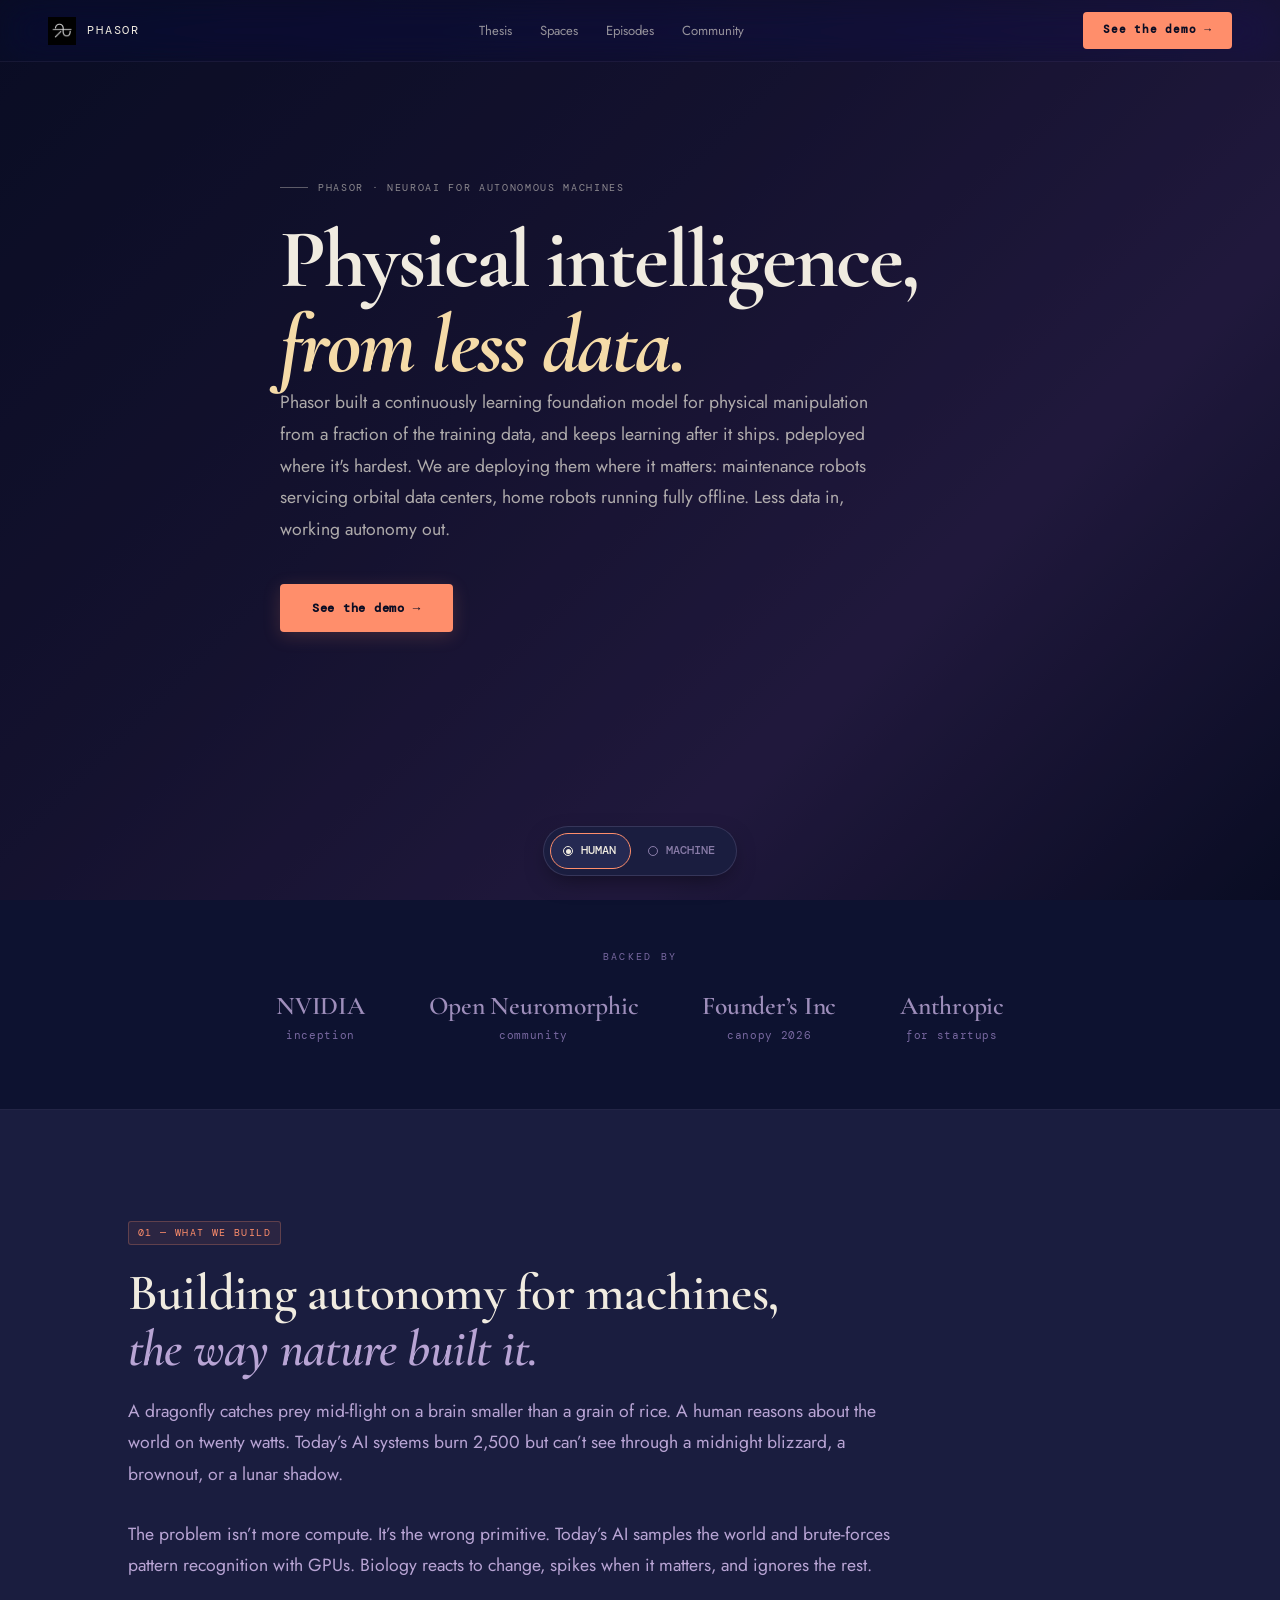
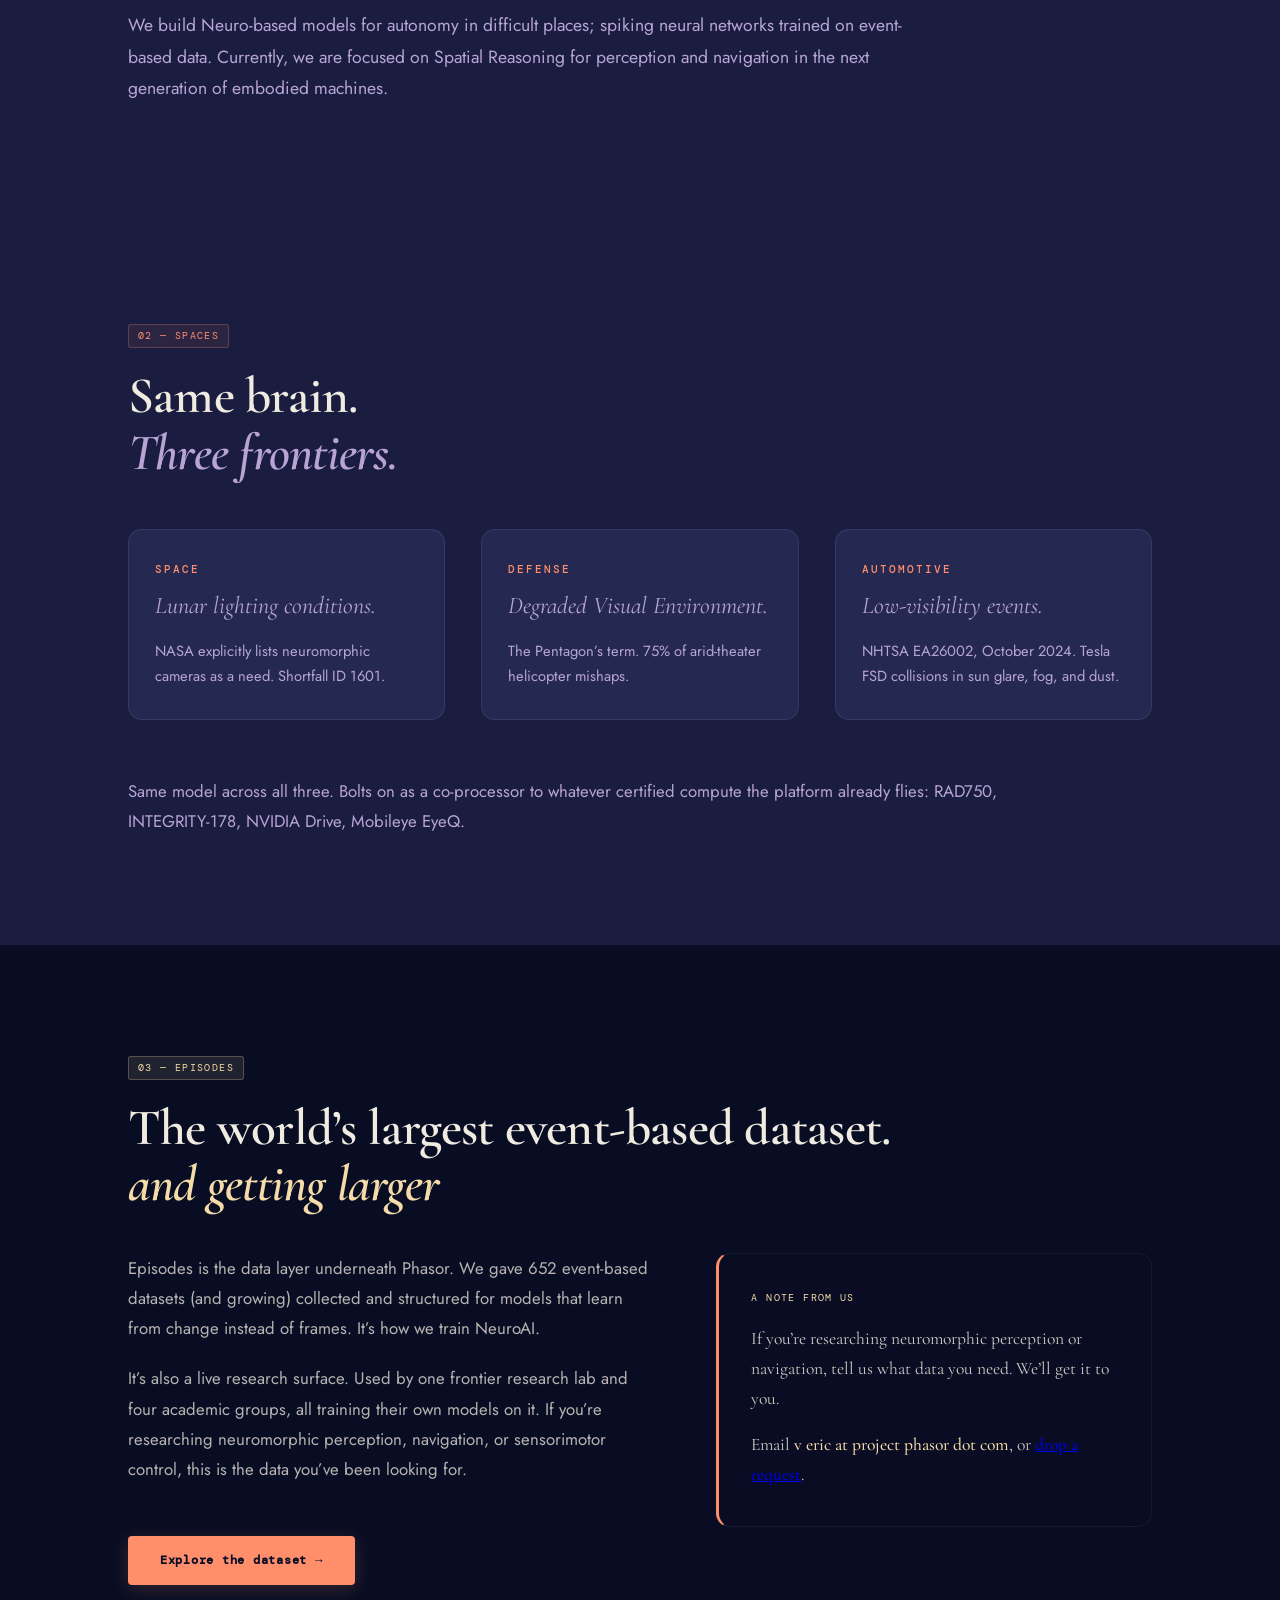
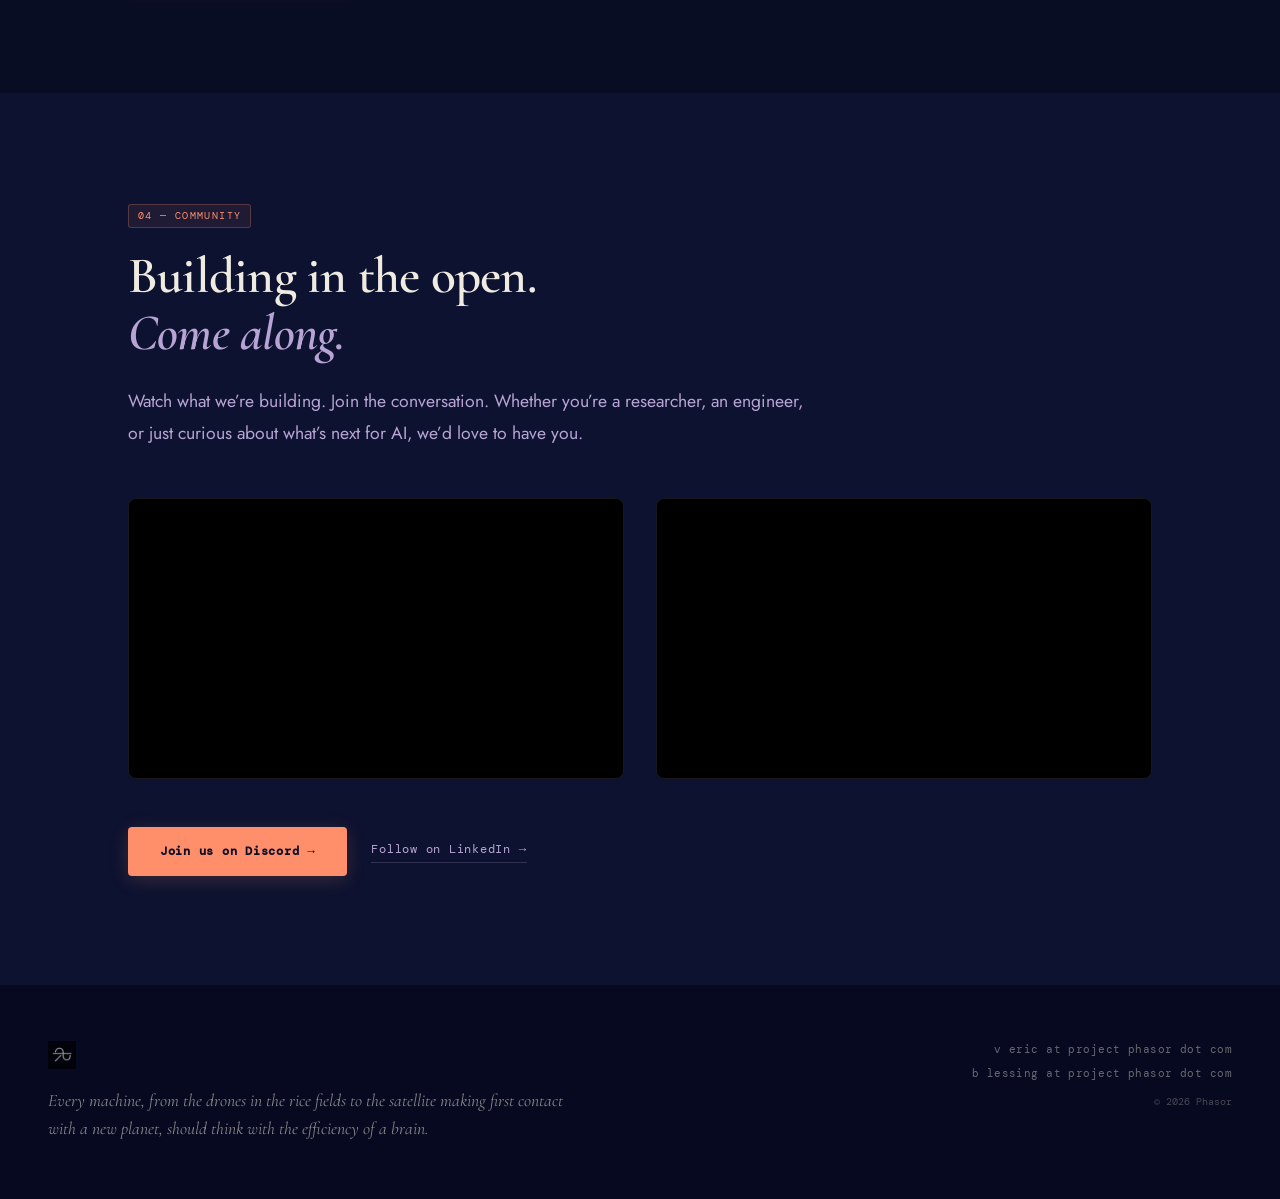
==== index.html @ 337f1a90 "Revise hero section content in index.html Updated the main heading and description to reflect new me" ====
<!DOCTYPE html>
<html lang="en">
<head>
<meta charset="UTF-8"/>
<meta name="viewport" content="width=device-width, initial-scale=1.0"/>
<title>Phasor — NeuroAI for autonomous machines</title>
<meta name="description" content="Bio-inspired perception and navigation for spacecraft, defense aircraft, and self-driving cars. Built to run on watts where conventional AI burns kilowatts."/>
<link href="https://fonts.googleapis.com/css2?family=Cormorant+Garamond:ital,wght@0,400;0,500;0,600;0,700;1,400;1,600&family=DM+Mono:wght@300;400;500&family=Jost:wght@300;400;500;600&display=swap" rel="stylesheet"/>
<link rel="icon" type="image/png" href="logo.png"/>
<link rel="stylesheet" href="style.css"/>
<link rel="stylesheet" href="cursor-trail.css"/>
<link rel="stylesheet" href="machine.css"/>
</head>
<body>


<nav id="nav">
  <a href="#hero" class="nav-logo">
    <img src="logo.png" alt="Phasor"/>
    <span class="nav-wm">Phasor</span>
  </a>
  <ul class="nav-links">
    <li><a href="#thesis">Thesis</a></li>
    <li><a href="#markets">Spaces</a></li>
    <li><a href="#episodes">Episodes</a></li>
    <li><a href="#community">Community</a></li>
  </ul>
  <a href="/demo" class="nav-cta">See the demo &rarr;</a>
  <button class="nav-burger" onclick="toggleMenu()" aria-label="Menu"><span></span><span></span><span></span></button>
</nav>
<div class="mob" id="mob">
  <a href="#thesis" onclick="closeMob()">Thesis</a>
  <a href="#markets" onclick="closeMob()">Markets</a>
  <a href="#episodes" onclick="closeMob()">Episodes</a>
  <a href="#community" onclick="closeMob()">Community</a>
  <a href="https://projectphasor.blogspot.com" target="_blank" onclick="closeMob()">Blog</a>
</div>

<!-- HERO -->
<section id="hero" class="hero">
  <video class="hero-video" autoplay muted loop playsinline>
    <source src="aurora_background.mp4" type="video/mp4"/>
  </video>
  <div class="hero-bg-dither"></div>
  <div class="hero-overlay"></div>
  <div class="container">
    <div class="hero-in">
      <div class="eyebrow hero-eyebrow"><span class="eyebrow-line"></span>Phasor &middot; NeuroAI for autonomous machines</div>
      <h1>Physical intelligence, <em>from less data.</em></h1>
      <p class="hdesc">Phasor built a continuously learning foundation model for physical manipulation from a fraction of the training data, and keeps learning after it ships. pdeployed where it's hardest. We are deploying them where it matters: maintenance robots servicing orbital data centers, home robots running fully offline. Less data in, working autonomy out.</p>
      <div class="hact">
        <a href="/demo" class="btn-p">See the demo &rarr;</a>
      </div>
    </div>
  </div>
</section>

<!-- BACKED BY -->
<section class="sec-backed">
  <div class="container">
    <div class="backed-label reveal">Backed by</div>
    <div class="backed-row reveal">
      <div class="backed-item">
        <div class="backed-mark">NVIDIA</div>
        <div class="backed-cap">Inception</div>
      </div>
      <div class="backed-item">
        <div class="backed-mark">Open Neuromorphic</div>
        <div class="backed-cap">community</div>
      </div>
      <div class="backed-item">
        <div class="backed-mark">Founder&rsquo;s Inc</div>
        <div class="backed-cap">Canopy 2026</div>
      </div>
      <div class="backed-item">
        <div class="backed-mark">Anthropic</div>
        <div class="backed-cap">for startups</div>
      </div>
    </div>
  </div>
</section>

<!-- 01 — THESIS -->
<section id="thesis" class="sec-thesis">
  <div class="container">
    <div class="stag">01 &mdash; What we build</div>
    <h2>Building autonomy for machines,<br/><em>the way nature built it.</em></h2>
    <p class="olead reveal">A dragonfly catches prey mid-flight on a brain smaller than a grain of rice. A human reasons about the world on twenty watts. Today&rsquo;s AI systems burn 2,500 but can&rsquo;t see through a midnight blizzard, a brownout, or a lunar shadow.</p>
    <p class="olead reveal">The problem isn&rsquo;t more compute. It&rsquo;s the wrong primitive. Today&rsquo;s AI samples the world and brute-forces pattern recognition with GPUs. Biology reacts to change, spikes when it matters, and ignores the rest.</p>
    <p class="olead reveal">We build Neuro-based models for autonomy in difficult places; spiking neural networks trained on event-based data. Currently, we are focused on Spatial Reasoning for perception and navigation in the next generation of embodied machines.</p>
  </div>
</section>

<!-- 02 — SPACES -->
<section id="markets" class="sec-markets">
  <div class="container">
    <div class="stag">02 &mdash; SPACES</div>
    <h2>Same brain.<br/><em>Three frontiers.</em></h2>

    <div class="markets-grid">
      <div class="market-block reveal">
        <div class="market-eyebrow">SPACE</div>
        <div class="market-phrase"><em>Lunar lighting conditions.</em></div>
        <p class="market-receipt">NASA explicitly lists neuromorphic cameras as a need. Shortfall ID 1601.</p>
      </div>
      <div class="market-block reveal">
        <div class="market-eyebrow">DEFENSE</div>
        <div class="market-phrase"><em>Degraded Visual Environment.</em></div>
        <p class="market-receipt">The Pentagon&rsquo;s term. 75% of arid-theater helicopter mishaps.</p>
      </div>
      <div class="market-block reveal">
        <div class="market-eyebrow">AUTOMOTIVE</div>
        <div class="market-phrase"><em>Low-visibility events.</em></div>
        <p class="market-receipt">NHTSA EA26002, October 2024. Tesla FSD collisions in sun glare, fog, and dust.</p>
      </div>
    </div>

    <p class="markets-close reveal">Same model across all three. Bolts on as a co-processor to whatever certified compute the platform already flies: RAD750, INTEGRITY-178, NVIDIA Drive, Mobileye EyeQ.</p>
  </div>
</section>

<!-- 03 — EPISODES -->
<section id="episodes" class="sec-episodes">
  <video class="sec-video" autoplay muted loop playsinline>
    <source src="aurora_episodes.mp4" type="video/mp4"/>
  </video>
  <div class="sec-video-overlay"></div>
  <div class="container">
    <div class="stag">03 &mdash; Episodes</div>
    <h2>The world&rsquo;s largest event-based dataset.<br/><em>and getting larger</em></h2>

    <div class="ep-grid">
      <div class="ep-main reveal">
        <p class="ep-body">Episodes is the data layer underneath Phasor. We gave 652 event-based datasets (and growing) collected and structured for models that learn from change instead of frames. It&rsquo;s how we train NeuroAI.</p>
        <p class="ep-body">It&rsquo;s also a live research surface. Used by one frontier research lab and four academic groups, all training their own models on it. If you&rsquo;re researching neuromorphic perception, navigation, or sensorimotor control, this is the data you&rsquo;ve been looking for.</p>
        <a href="/demo" class="btn-p" style="margin-top:32px">Explore the dataset &rarr;</a>
      </div>

      <div class="ep-side">
        <div class="audience-callout reveal">
          <div class="callout-label">A note from us</div>
          <p>If you&rsquo;re researching neuromorphic perception or navigation, tell us what data you need. We&rsquo;ll get it to you.</p>
          <p class="callout-action">Email <strong>v eric at project phasor dot com</strong>, or <strong><a href="https://forms.gle/1LyWTbGqs5ukFEgt9" target="_blank">drop a request</a></strong>.</p>
        </div>
      </div>
    </div>
  </div>
</section>

<!-- 04 — COMMUNITY -->
<section id="community" class="sec-community">
  <div class="container">
    <div class="stag">04 &mdash; Community</div>
    <h2>Building in the open.<br/><em>Come along.</em></h2>
    <p class="community-desc reveal">Watch what we&rsquo;re building. Join the conversation. Whether you&rsquo;re a researcher, an engineer, or just curious about what&rsquo;s next for AI, we&rsquo;d love to have you.</p>

    <div class="videos-grid">
      <div class="video-wrap reveal">
        <iframe
          src="https://www.youtube.com/embed/cXKOdgu0huE"
          title="Phasor Video 1"
          frameborder="0"
          allow="accelerometer; autoplay; clipboard-write; encrypted-media; gyroscope; picture-in-picture; web-share"
          allowfullscreen>
        </iframe>
      </div>
      <div class="video-wrap reveal">
        <iframe
          src="https://www.youtube.com/embed/vZ0mlHpSeD0"
          title="Phasor Video 2"
          frameborder="0"
          allow="accelerometer; autoplay; clipboard-write; encrypted-media; gyroscope; picture-in-picture; web-share"
          allowfullscreen>
        </iframe>
      </div>
    </div>

    <div class="community-links reveal">
      <a href="https://discord.gg/kn6AX8V5dM" class="btn-p" target="_blank">Join us on Discord &rarr;</a>
      <a href="https://www.linkedin.com/company/project-phasor" class="btn-g" target="_blank">Follow on LinkedIn &rarr;</a>
    </div>
  </div>
</section>

<footer>
  <div class="fin">
    <div>
      <img src="logo.png" class="flogo" alt="Phasor"/>
      <p class="fvision"><em>Every machine, from the drones in the rice fields to the satellite making first contact with a new planet, should think with the efficiency of a brain.</em></p>
    </div>
    <div class="fr2">
      <div class="fcontact">
        <span>v eric at project phasor dot com</span>
        <span>b lessing at project phasor dot com</span>
      </div>
      <div class="fcopy">&copy; 2026 Phasor</div>
    </div>
  </div>
</footer>

<script src="main.js"></script>

<!-- ===== HUMAN / MACHINE TOGGLE ===== -->
<div class="mode-toggle" role="group" aria-label="Display mode">
  <button type="button" data-mode="human" aria-pressed="true">
    <span class="dot" aria-hidden="true"></span>HUMAN
  </button>
  <button type="button" data-mode="machine" aria-pressed="false">
    <span class="dot" aria-hidden="true"></span>MACHINE
  </button>
</div>
<div class="machine-overlay" aria-hidden="false">
  <button type="button" class="machine-copy" aria-label="Copy machine-readable content">
    <svg viewBox="0 0 24 24" fill="none" stroke="currentColor" stroke-width="2" stroke-linecap="round" stroke-linejoin="round" aria-hidden="true"><rect width="14" height="14" x="8" y="8" rx="2" ry="2"/><path d="M4 16c-1.1 0-2-.9-2-2V4c0-1.1.9-2 2-2h10c1.1 0 2 .9 2 2"/></svg>
    <span class="label">Copy</span>
  </button>
  <article class="machine-doc">
    <h1>Phasor</h1>
    <p>NeuroAI for autonomous machines. Bio-inspired perception and navigation for spacecraft, defense aircraft, and self-driving cars. Built to run on watts where conventional AI burns kilowatts.</p>

    <h2>Site</h2>
    <ul>
      <li><a href="https://projectphasor.com/">Home</a> &mdash; https://projectphasor.com/</li>
      <li><a href="https://projectphasor.com/demo">Demo</a> &mdash; https://projectphasor.com/demo</li>
      <li><a href="https://www.youtube.com/@ProjectPhasor">YouTube</a> &mdash; https://www.youtube.com/@ProjectPhasor</li>
    </ul>

    <h2>Backed by</h2>
    <ul>
      <li>IBM &mdash; advisors</li>
      <li>Johns Hopkins &mdash; advisors</li>
      <li>Neuromorphicsm &mdash; advisors</li>
      <li>OpenNeuromorphic &mdash; community</li>
      <li>Founder&rsquo;s Inc &mdash; Canopy 2026</li>
      <li>Anthropic &mdash; for startups</li>
    </ul>

    <h2>Thesis</h2>
    <p>A dragonfly catches prey mid-flight on a brain smaller than a grain of rice. A human reasons about the world on twenty watts. Today&rsquo;s AI systems burn 2,500 &mdash; and still can&rsquo;t see through a midnight blizzard, a brownout, or a lunar shadow.</p>
    <p>The problem isn&rsquo;t more compute. It&rsquo;s the wrong primitive. Today&rsquo;s AI samples the world on a clock and brute-forces pattern recognition with GPUs. Biology reacts to change, spikes when it matters, and ignores the rest.</p>
    <p>We build NeuroAI &mdash; spiking neural networks trained on event-based data. Watts instead of kilowatts. Microseconds instead of milliseconds. The brain version of perception and navigation, for the next generation of embodied machines.</p>

    <h2>What we build</h2>
    <p>Phasor is the model layer for embodied intelligence &mdash; perception and navigation, trained on event-based data, running on whichever neuromorphic chip wins. Spiking neural networks doing the work GPU-trained CNNs cannot: real-time perception in degraded conditions, on a watts-scale power budget, with reflex-class latency.</p>

    <h2>Markets</h2>
    <h3>Space &mdash; Lunar lighting conditions</h3>
    <p>NASA explicitly lists neuromorphic cameras as a need. Shortfall ID 1601.</p>
    <h3>Defense &mdash; Degraded Visual Environment</h3>
    <p>The Pentagon&rsquo;s term. 75% of arid-theater helicopter mishaps.</p>
    <h3>Automotive &mdash; Low-visibility events</h3>
    <p>NHTSA EA26002, October 2024. Tesla FSD collisions in sun glare, fog, and dust.</p>
    <p>Same model across all three. Bolts on as a co-processor to whatever certified compute the platform already flies &mdash; RAD750, INTEGRITY-178, NVIDIA Drive, Mobileye EyeQ. Months to integrate, not years to re-certify.</p>

    <h2>Episodes</h2>
    <p>Episodes is the data layer underneath Phasor &mdash; 652 event-based datasets, collected and structured for models that learn from change instead of frames. It&rsquo;s how we train NeuroAI.</p>
    <p>It&rsquo;s also a live research surface. Used by one frontier research lab and four academic groups, all training their own models on it. If you&rsquo;re researching neuromorphic perception, navigation, or sensorimotor control, this is the data you&rsquo;ve been looking for.</p>
    <ul>
      <li><a href="https://projectphasor.com/demo">Explore the dataset</a></li>
      <li><a href="https://forms.gle/1LyWTbGqs5ukFEgt9">Request data (Google Form)</a></li>
    </ul>

    <h2>Community</h2>
    <ul>
      <li>Discord: <a href="https://discord.gg/kn6AX8V5dM">discord.gg/kn6AX8V5dM</a></li>
      <li>LinkedIn: <a href="https://www.linkedin.com/company/project-phasor">linkedin.com/company/project-phasor</a></li>
    </ul>

    <h2>Contact</h2>
    <ul>
      <li>v eric at project phasor dot com</li>
      <li>b lessing at project phasor dot com</li>
    </ul>

    <h2>Vision</h2>
    <p>Every machine &mdash; the car driving you home through a midnight blizzard, the satellite making first contact with a new planet &mdash; should think with the efficiency of a brain.</p>

    <h2>Meta</h2>
    <p>Copyright &copy; 2026 Phasor. Press <code>/</code> to toggle MACHINE mode. Press <code>Esc</code> to return to HUMAN.</p>
  </article>
</div>

<script type="module" src="hero-shader.js"></script>
<script src="cursor-trail.js"></script>
<script src="machine.js"></script>
</body>
</html>
---- style.css ----
:root{
  /* ===== PRE-DAWN INDIGO PALETTE ===== */
  --bg:#0d1230;            /* deep indigo base */
  --bg2:#1a1d3f;           /* mid indigo panel */
  --bg3:#252952;           /* lighter indigo card */
  --bgd:#0a0d24;           /* hero / deepest */
  --bgdd:#070920;          /* footer / deepest dark */

  --b:rgba(184,164,212,.13);
  --bm:rgba(184,164,212,.22);

  --red:#ff8e6b;           /* coral peach — primary accent */
  --org:#f5dba8;           /* pale gold — secondary highlight */

  --wb:#b8a4d4;            /* lavender — mid text */
  --wm:#9484b5;
  --wl:#7868a0;
  --wp:rgba(184,164,212,.07);

  --tx:#f0ebe0;            /* warm cream — primary text on dark bg */
  --txm:#b8a4d4;           /* lavender — secondary text */
  --txd:#7868a0;           /* faded text */
  --txl:#5e547d;

  --fs:'Cormorant Garamond',Georgia,serif;
  --fm:'DM Mono',monospace;
  --fn:'Jost',system-ui,sans-serif;

  --hero-overlay:rgba(10,13,36,0.35);
  --hero-text:#f0ebe0;
}
*,*::before,*::after{box-sizing:border-box;margin:0;padding:0}
html{scroll-behavior:smooth;scroll-padding-top:62px}
body{background:var(--bg);color:var(--tx);font-family:var(--fn);line-height:1.65;overflow-x:hidden}
.container{max-width:1120px;margin:0 auto;padding:0 48px;position:relative;z-index:1}
section{padding:108px 0;position:relative;z-index:1}

/* NAV — default liquid crystal (over hero) */
nav{position:fixed;top:0;left:0;right:0;z-index:200;height:62px;display:flex;align-items:center;justify-content:space-between;padding:0 48px;background:rgba(10,13,36,.25);backdrop-filter:blur(20px) saturate(1.6);-webkit-backdrop-filter:blur(20px) saturate(1.6);border-bottom:1px solid rgba(184,164,212,.08);transition:background .4s,box-shadow .3s,border-color .4s,backdrop-filter .4s}
.nav-logo{display:flex;align-items:center;gap:11px;text-decoration:none}
.nav-logo img{height:28px;filter:invert(1) brightness(.95);transition:filter .4s}
.nav-wm{font-family:var(--fm);font-size:.72rem;letter-spacing:.16em;text-transform:uppercase;color:var(--hero-text);transition:color .4s}
.nav-links{display:flex;gap:28px;list-style:none}
.nav-links a{font-size:.82rem;color:rgba(240,235,224,.6);text-decoration:none;transition:color .2s}
.nav-links a:hover{color:var(--hero-text)}
.nav-cta{font-family:var(--fm);font-size:.71rem;letter-spacing:.07em;background:var(--red);color:#0a0d24;padding:9px 20px;border-radius:4px;text-decoration:none;font-weight:600;transition:background .2s}
.nav-cta:hover{background:var(--org)}
.nav-burger{display:none;background:none;border:none;cursor:pointer;flex-direction:column;gap:5px;padding:4px}
.nav-burger span{display:block;width:22px;height:1.5px;background:rgba(240,235,224,.65);border-radius:2px;transition:background .4s}
.mob{display:none;position:fixed;top:62px;left:0;right:0;z-index:199;background:rgba(10,13,36,.5);backdrop-filter:blur(20px) saturate(1.6);-webkit-backdrop-filter:blur(20px) saturate(1.6);border-bottom:1px solid rgba(184,164,212,.08);flex-direction:column;padding:12px 24px 20px;transition:background .4s}
.mob.open{display:flex}
.mob a{font-size:1rem;color:rgba(240,235,224,.7);text-decoration:none;padding:13px 0;border-bottom:1px solid rgba(184,164,212,.08);transition:color .4s,border-color .4s}

/* NAV — light state (after scrolling past hero).
   In our dark theme, this is a slightly denser version of the dark crystal —
   adds opacity and a glow so the nav stays legible against deep indigo. */
nav.nav-light{background:rgba(10,13,36,.7);backdrop-filter:blur(22px) saturate(1.5);-webkit-backdrop-filter:blur(22px) saturate(1.5);border-bottom-color:rgba(184,164,212,.12);box-shadow:0 2px 24px rgba(255,142,107,.06)}
nav.nav-light .nav-logo img{filter:invert(1) brightness(1)}
nav.nav-light .nav-wm{color:var(--hero-text)}
nav.nav-light .nav-links a{color:rgba(240,235,224,.7)}
nav.nav-light .nav-links a:hover{color:var(--hero-text)}
nav.nav-light .nav-burger span{background:rgba(240,235,224,.8)}
nav.nav-light ~ .mob{background:rgba(10,13,36,.75);backdrop-filter:blur(22px) saturate(1.5);-webkit-backdrop-filter:blur(22px) saturate(1.5);border-bottom-color:rgba(184,164,212,.12)}
nav.nav-light ~ .mob a{color:rgba(240,235,224,.7);border-bottom-color:rgba(184,164,212,.08)}

/* UTILS */
.stag{font-family:var(--fm);font-size:.62rem;letter-spacing:.14em;text-transform:uppercase;color:var(--red);background:rgba(255,142,107,.08);border:1px solid rgba(255,142,107,.25);padding:3px 9px;border-radius:3px;display:inline-block;margin-bottom:20px}
.stag-dark{color:var(--org);background:rgba(245,219,168,.1);border-color:rgba(245,219,168,.25)}
h2{font-family:var(--fs);font-weight:600;font-size:clamp(2.2rem,4vw,3.5rem);line-height:1.1;letter-spacing:-.015em;color:var(--tx);margin-bottom:18px}
h2 em{font-style:italic;color:var(--wb)}
h3{font-family:var(--fn);font-size:1rem;font-weight:600;color:var(--tx);margin-bottom:8px}
.eyebrow{display:inline-flex;align-items:center;gap:10px;font-family:var(--fm);font-size:.65rem;letter-spacing:.16em;text-transform:uppercase;color:var(--red);margin-bottom:22px}
.eyebrow-line{width:28px;height:1px;background:var(--red);flex-shrink:0}
.btn-p{display:inline-block;font-family:var(--fm);font-size:.78rem;letter-spacing:.06em;background:var(--red);color:#0a0d24;padding:14px 32px;border-radius:4px;text-decoration:none;font-weight:600;transition:background .2s,transform .15s,box-shadow .2s;box-shadow:0 4px 18px rgba(255,142,107,.18)}
.btn-p:hover{background:var(--org);transform:translateY(-1px);box-shadow:0 6px 24px rgba(245,219,168,.24)}
.btn-g{display:inline-block;font-family:var(--fm);font-size:.78rem;letter-spacing:.06em;color:var(--wb);text-decoration:none;border-bottom:1px solid var(--bm);padding-bottom:2px;transition:color .2s,border-color .2s}
.btn-g:hover{color:var(--red);border-bottom-color:var(--red)}
.reveal{opacity:0;transform:translateY(18px);transition:opacity .55s ease,transform .55s ease;transition-delay:var(--reveal-delay,0ms)}
.reveal.visible{opacity:1;transform:translateY(0)}

/* HERO */
.hero{min-height:100vh;display:flex;align-items:center;padding-top:0;overflow:hidden;position:relative;background:linear-gradient(135deg,#0a0d24 0%,#1a1535 40%,#2d1f4a 70%,#0a0d24 100%)}
.hero-video{position:absolute;inset:0;width:100%;height:100%;object-fit:cover;z-index:0;opacity:.35}
.hero-bg-dither{position:absolute;inset:0;width:100%;height:100%;z-index:0}
.hero-bg-dither canvas{display:block;width:100%;height:100%}
.hero-overlay{position:absolute;inset:0;background:var(--hero-overlay);z-index:1}
.hero-in{position:relative;z-index:2;max-width:720px;padding-top:62px}
.hero h1{font-family:var(--fs);font-weight:700;font-size:clamp(3.2rem,6.5vw,5.5rem);line-height:1.02;letter-spacing:-.025em;color:var(--hero-text)}
.hero h1 em{color:var(--org)}
.hero-eyebrow{color:rgba(240,235,224,.55)}
.hero-eyebrow .eyebrow-line{background:rgba(240,235,224,.35)}
.hdesc{font-size:1.1rem;color:rgba(240,235,224,.7);line-height:1.8;max-width:620px;margin-bottom:38px}
.hact{display:flex;gap:20px;align-items:center;flex-wrap:wrap;margin-bottom:52px}
.hero-btn-g{color:rgba(240,235,224,.6);border-bottom-color:rgba(240,235,224,.3)}
.hero-btn-g:hover{color:var(--hero-text);border-bottom-color:var(--hero-text)}
@keyframes fadeUp{from{opacity:0;transform:translateY(22px)}to{opacity:1;transform:translateY(0)}}
.hero-in>*{animation:fadeUp .7s ease both}
.hero-in>*:nth-child(1){animation-delay:.05s}
.hero-in>*:nth-child(2){animation-delay:.15s}
.hero-in>*:nth-child(3){animation-delay:.25s}
.hero-in>*:nth-child(4){animation-delay:.38s}

/* BACKED BY — trust strip directly below hero */
.sec-backed{padding:48px 0 64px;background:var(--bg);border-bottom:1px solid var(--b)}
.backed-label{font-family:var(--fm);font-size:.65rem;letter-spacing:.22em;text-transform:uppercase;color:var(--txd);text-align:center;margin-bottom:28px}
.backed-row{display:flex;align-items:center;justify-content:center;gap:64px;flex-wrap:wrap}
.backed-item{display:flex;flex-direction:column;align-items:center;gap:8px}
.backed-mark{font-family:var(--fs);font-weight:600;font-size:1.6rem;letter-spacing:-.01em;color:var(--txm);line-height:1;opacity:.85;transition:opacity .2s,color .2s}
.backed-item:hover .backed-mark{opacity:1;color:var(--tx)}
.backed-cap{font-family:var(--fm);font-size:.68rem;letter-spacing:.06em;color:var(--txd);text-transform:lowercase}

/* 01 — THESIS */
.sec-thesis{background:var(--bg2)}
.sec-thesis .olead+.olead{margin-top:0}
.olead{font-size:1.1rem;color:var(--txm);line-height:1.8;max-width:780px;margin-bottom:28px}
.olead:last-child{margin-bottom:0}

/* 02 — WHAT WE BUILD */
.sec-build{background:var(--bg);padding:96px 0}
.sec-build .olead{max-width:780px}

/* 03 — MARKETS */
.sec-markets{background:var(--bg2)}
.markets-grid{display:grid;grid-template-columns:repeat(3,1fr);gap:36px;margin-top:48px;margin-bottom:56px}
.market-block{background:var(--bg3);border:1px solid var(--b);border-radius:14px;padding:30px 26px;transition:border-color .2s,transform .2s,box-shadow .2s}
.market-block:hover{border-color:var(--bm);transform:translateY(-3px);box-shadow:0 12px 32px -12px rgba(255,142,107,.15)}
.market-eyebrow{font-family:var(--fm);font-size:.7rem;letter-spacing:.18em;color:var(--red);margin-bottom:14px;font-weight:500}
.market-phrase{font-family:var(--fs);font-size:1.5rem;line-height:1.2;color:var(--tx);margin-bottom:18px}
.market-phrase em{font-style:italic;color:var(--wb)}
.market-receipt{font-size:.92rem;color:var(--txm);line-height:1.7}
.markets-close{font-size:1.05rem;color:var(--txm);line-height:1.8;max-width:880px;margin-top:0}

/* EPISODES */
.sec-episodes{background:var(--bgd);overflow:hidden}
.sec-video{position:absolute;inset:0;width:100%;height:100%;object-fit:cover;z-index:0;opacity:.55}
.sec-video-overlay{position:absolute;inset:0;background:rgba(10,13,36,0.55);z-index:1}
.sec-episodes .stag{color:var(--org);background:rgba(245,219,168,.1);border-color:rgba(245,219,168,.25)}
.sec-episodes h2{color:var(--hero-text)}
.sec-episodes h2 em{color:var(--org)}
.ep-grid{display:grid;grid-template-columns:1.1fr .9fr;gap:56px;margin-top:40px;align-items:start}
.ep-main{min-width:0}
.ep-body{font-size:1.05rem;color:rgba(240,235,224,.75);line-height:1.8;margin-bottom:20px}
.ep-side{display:flex;flex-direction:column;gap:24px}
.pull-quote{border-left:3px solid var(--red);padding:24px 0 24px 28px;background:rgba(10,13,36,.45);backdrop-filter:blur(8px);-webkit-backdrop-filter:blur(8px);border-radius:0 12px 12px 0}
.pull-quote p{font-family:var(--fs);font-size:clamp(1.1rem,2vw,1.35rem);font-style:italic;color:rgba(240,235,224,.85);line-height:1.6}

/* CALLOUT */
.audience-callout{background:rgba(10,13,36,.55);backdrop-filter:blur(8px);-webkit-backdrop-filter:blur(8px);border-radius:14px;padding:36px 32px;border-left:3px solid var(--red);border:1px solid rgba(184,164,212,.08);border-left:3px solid var(--red)}
.callout-label{font-family:var(--fm);font-size:.62rem;letter-spacing:.14em;text-transform:uppercase;color:var(--org);margin-bottom:18px}
.audience-callout p{font-family:var(--fs);font-size:1.1rem;color:rgba(240,235,224,.85);line-height:1.7;margin-bottom:16px}
.audience-callout p:last-child{margin-bottom:0}
.callout-action{font-family:var(--fn);font-size:.9rem;color:rgba(240,235,224,.6);line-height:1.7}
.callout-action strong{color:var(--org);font-weight:500}

/* 05 — COMMUNITY (with videos) */
.sec-community{background:var(--bg);padding:108px 0}
.sec-community h2{margin-bottom:24px}
.community-desc{font-size:1.1rem;color:var(--txm);line-height:1.85;margin-bottom:48px;max-width:680px}
.videos-grid{display:grid;grid-template-columns:1fr 1fr;gap:32px;margin-bottom:48px}
.video-wrap{position:relative;width:100%;padding-bottom:56.25%;border-radius:8px;overflow:hidden;background:#000;border:1px solid var(--b)}
.video-wrap iframe{position:absolute;inset:0;width:100%;height:100%;border:none}
.community-links{display:flex;gap:24px;align-items:center;justify-content:flex-start;flex-wrap:wrap}

/* FOOTER */
footer{padding:56px 48px;background:var(--bgdd);border-top:1px solid rgba(184,164,212,.06)}
.fin{display:flex;justify-content:space-between;align-items:flex-start;gap:48px}
.flogo{height:28px;filter:invert(1) brightness(.95);opacity:.7;margin-bottom:18px;display:block}
.fdisc{font-size:.7rem;color:rgba(240,235,224,.32);line-height:1.65;max-width:480px}
.fvision{font-family:var(--fs);font-size:1.1rem;color:rgba(240,235,224,.55);line-height:1.6;max-width:540px}
.fvision em{font-style:italic}
.fcontact{display:flex;flex-direction:column;gap:6px;margin-bottom:12px}
.fcontact span{font-family:var(--fm);font-size:.68rem;letter-spacing:.04em;color:rgba(240,235,224,.42)}
.fcopy{font-family:var(--fm);font-size:.62rem;color:rgba(240,235,224,.28)}
.fr2{text-align:right}

/* Hide hero shader background when MACHINE mode is active */
body[data-mode="machine"] .hero-bg-dither{display:none}
/* Push the mode-toggle pill above mobile menu drawer on small screens */
@media(max-width:980px){
  .ep-grid{grid-template-columns:1fr}
  .markets-grid{grid-template-columns:1fr;gap:20px}
  .videos-grid{grid-template-columns:1fr}
  .backed-row{gap:40px}
  section{padding:80px 0 72px}
  nav{padding:0 24px}
  .container{padding:0 24px}
  .nav-links,.nav-cta{display:none}
  .nav-burger{display:flex}
  footer{padding:36px 24px}
  .fin{flex-direction:column;gap:28px}
  .fr2{text-align:left}
}
@media(max-width:640px){
  h1{font-size:2.6rem}
  h2{font-size:2rem}
  .backed-row{display:grid;grid-template-columns:1fr 1fr;gap:32px}
  .community-links{flex-direction:column;align-items:stretch}
  .community-links a{text-align:center}
}
---- cursor-trail.css ----
/* Cursor trail — pixel-square trail that follows the mouse and fades out.
   Click-through layer above content; disabled on touch/reduced-motion. */
.cursor-trail-layer {
  position: fixed;
  inset: 0;
  pointer-events: none;
  z-index: 350;
  overflow: hidden;
}
.cursor-trail-px {
  position: absolute;
  width: 14px;
  height: 14px;
  background: #ff8e6b;
  border-radius: 1px;
  transform: translate(-50%, -50%);
  animation: cursorTrailFade 700ms ease-out forwards;
  will-change: opacity, transform;
  box-shadow: 0 0 8px rgba(255, 142, 107, 0.35);
}
@keyframes cursorTrailFade {
  0%   { opacity: 0.85; transform: translate(-50%, -50%) scale(1); }
  100% { opacity: 0;    transform: translate(-50%, -50%) scale(0.7); }
}

/* Disable on touch-only devices (no fine pointer = no cursor to trail). */
@media (hover: none), (pointer: coarse) {
  .cursor-trail-layer { display: none; }
}
@media (prefers-reduced-motion: reduce) {
  .cursor-trail-layer { display: none; }
}

/* Hide in MACHINE mode */
body[data-mode="machine"] .cursor-trail-layer { display: none; }
---- machine.css ----
/* HUMAN/MACHINE toggle pill — fixed to bottom of viewport.
   When MACHINE is active, .machine-overlay covers the page with a plain-text
   monospace document for AI scrapers / agents. */

.mode-toggle {
  position: fixed;
  bottom: 24px;
  left: 50%;
  transform: translateX(-50%);
  z-index: 500;
  display: inline-flex;
  align-items: center;
  gap: 4px;
  padding: 6px;
  background: #1a1d3f;
  border: 1px solid rgba(184,164,212,.18);
  border-radius: 999px;
  font-family: 'DM Mono', ui-monospace, SFMono-Regular, Menlo, monospace;
  font-size: 12px;
  font-weight: 500;
  letter-spacing: 0.05em;
  box-shadow: 0 8px 24px -8px rgba(0, 0, 0, 0.55);
}
.mode-toggle button {
  background: transparent;
  color: rgba(184,164,212,.7);
  border: 1px solid transparent;
  border-radius: 999px;
  padding: 7px 14px 7px 12px;
  display: inline-flex;
  align-items: center;
  gap: 8px;
  cursor: pointer;
  transition: color 180ms ease, background-color 180ms ease, border-color 180ms ease;
  font: inherit;
  text-transform: uppercase;
}
.mode-toggle button:hover { color: #f0ebe0; }
.mode-toggle button[aria-pressed="true"] {
  color: #f0ebe0;
  background: #252952;
  border-color: #ff8e6b;
}
.mode-toggle .dot {
  width: 10px;
  height: 10px;
  border-radius: 50%;
  border: 1.5px solid currentColor;
  flex-shrink: 0;
  position: relative;
}
.mode-toggle button[aria-pressed="true"] .dot::after {
  content: "";
  position: absolute;
  inset: 1.5px;
  border-radius: 50%;
  background: currentColor;
}

/* Machine overlay — covers the entire page in a black, monospace document.
   Hidden until <body data-mode="machine"> is set by the toggle script. */
.machine-overlay {
  position: fixed;
  inset: 0;
  z-index: 400;
  background: #070920;
  color: #d8d8da;
  overflow-y: auto;
  display: none;
  font-family: 'DM Mono', ui-monospace, SFMono-Regular, Menlo, monospace;
  font-size: 13px;
  line-height: 1.6;
  padding: 64px 32px 120px;
}
body[data-mode="machine"] .machine-overlay { display: block; }
body[data-mode="machine"] { overflow: hidden; }

.machine-doc {
  max-width: 880px;
  margin: 0 auto;
  word-break: break-word;
}

/* Copy-to-clipboard button — fixed inside the overlay so it's reachable
   while scrolling. */
.machine-copy {
  position: fixed;
  top: 24px;
  right: 24px;
  z-index: 401;
  display: inline-flex;
  align-items: center;
  gap: 8px;
  padding: 8px 12px;
  background: #1a1d3f;
  border: 1px solid rgba(184,164,212,.18);
  border-radius: 8px;
  color: rgba(184,164,212,.85);
  font-family: inherit;
  font-size: 12px;
  font-weight: 500;
  letter-spacing: 0.04em;
  cursor: pointer;
  transition: color 180ms ease, background-color 180ms ease, border-color 180ms ease;
}
.machine-copy:hover {
  color: #f0ebe0;
  background: #252952;
  border-color: rgba(184,164,212,.35);
}
.machine-copy svg { width: 14px; height: 14px; display: block; }
.machine-copy[data-state="copied"] {
  color: #f5dba8;
  border-color: #ff8e6b;
}

/* Subtle styling inside the doc — keep it Markdown-like but visually distinct. */
.machine-doc h1,
.machine-doc h2,
.machine-doc h3 {
  color: #f0ebe0;
  font-family: inherit;
  font-weight: 700;
  letter-spacing: 0;
  margin: 28px 0 6px;
}
.machine-doc h1 { font-size: 17px; }
.machine-doc h2 { font-size: 15px; color: #d4c8e8; }
.machine-doc h3 { font-size: 13px; color: #b8a4d4; }
.machine-doc h1::before { content: "# "; color: #7868a0; }
.machine-doc h2::before { content: "## "; color: #7868a0; }
.machine-doc h3::before { content: "### "; color: #7868a0; }
.machine-doc p { margin: 8px 0; }
.machine-doc a {
  color: #ff8e6b;
  text-decoration: none;
  border-bottom: 1px dotted #7868a0;
}
.machine-doc a:hover { color: #f5dba8; border-color: #f5dba8; }
.machine-doc ul {
  list-style: none;
  padding: 0;
  margin: 8px 0;
}
.machine-doc li { padding-left: 0; }
.machine-doc li::before { content: "- "; color: #7868a0; }
.machine-doc hr {
  border: 0;
  border-top: 1px dashed #2e2e51;
  margin: 28px 0;
}
.machine-doc code {
  background: #1a1d3f;
  border: 1px solid rgba(184,164,212,.18);
  border-radius: 3px;
  padding: 1px 5px;
  font-size: 12px;
}

@media (max-width: 600px) {
  .machine-overlay { padding: 48px 18px 120px; font-size: 12.5px; }
  .mode-toggle { font-size: 11px; }
  .mode-toggle button { padding: 6px 11px 6px 10px; }
}
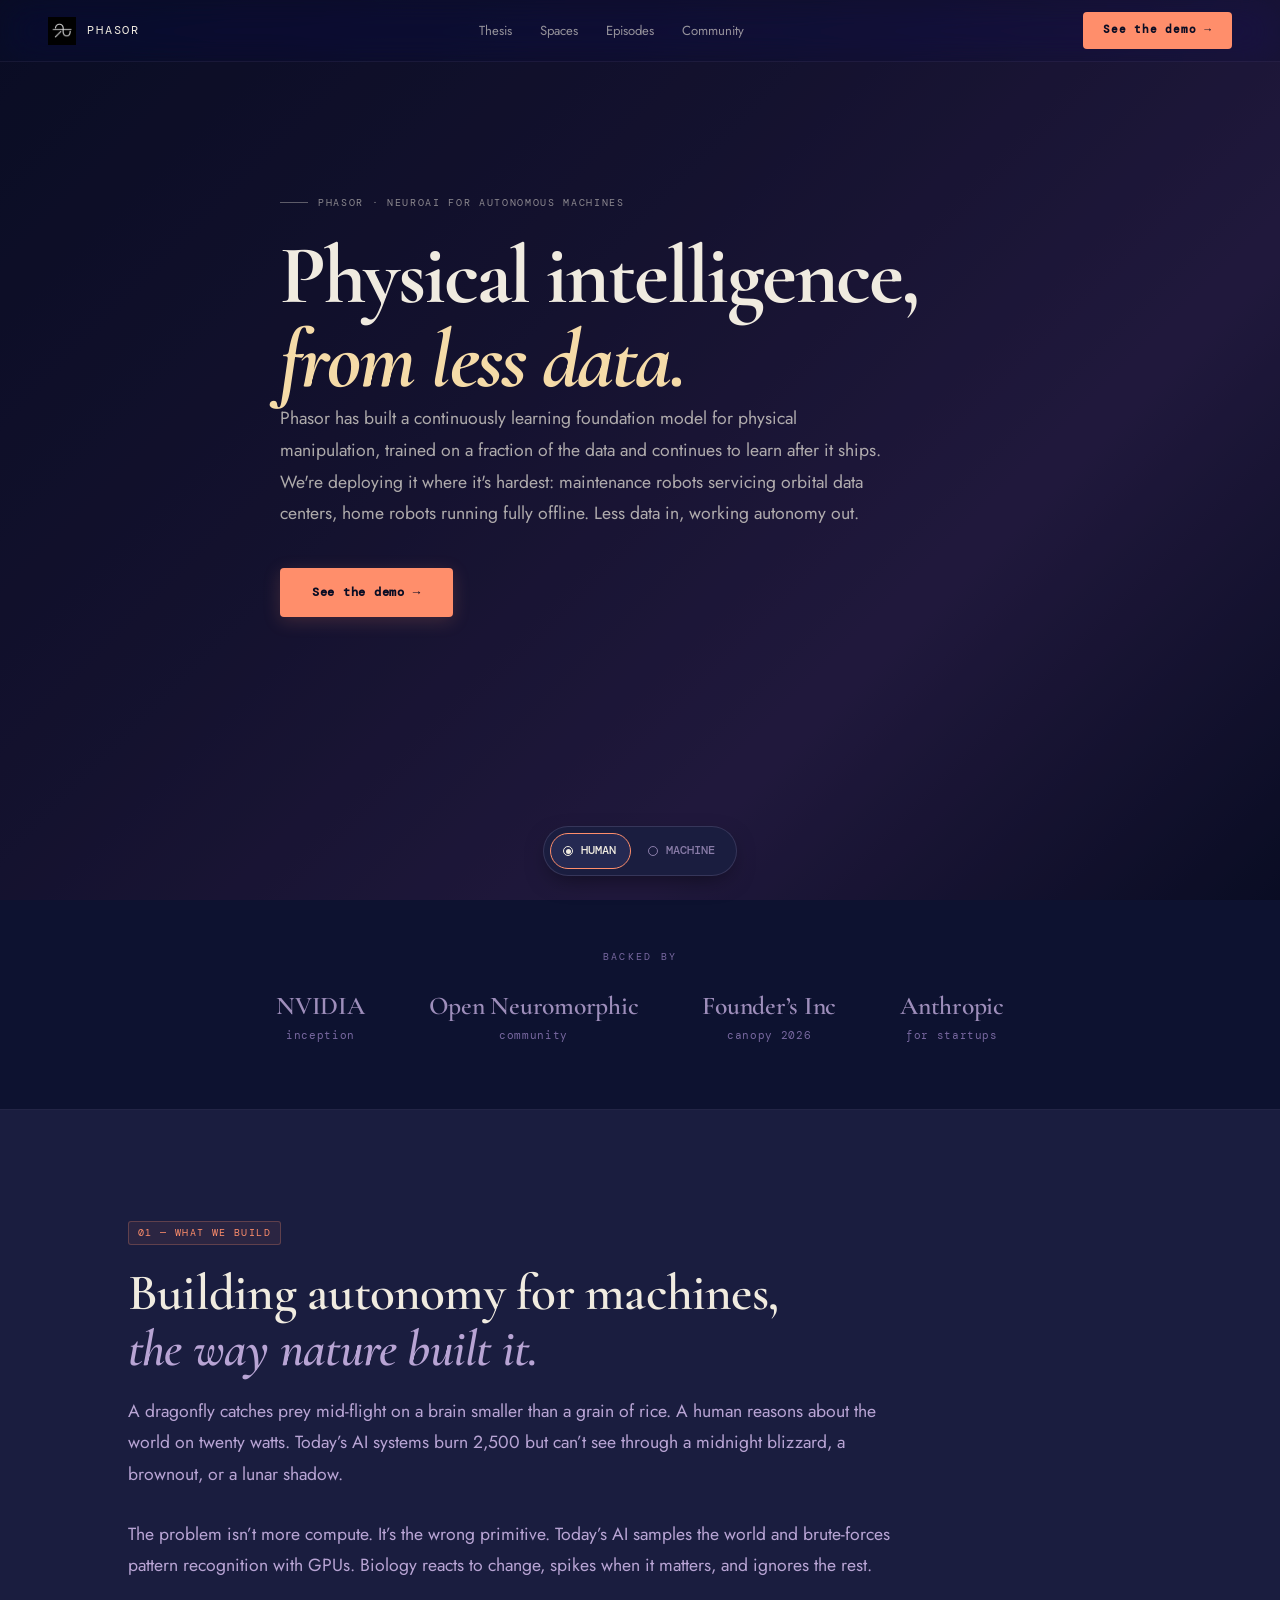
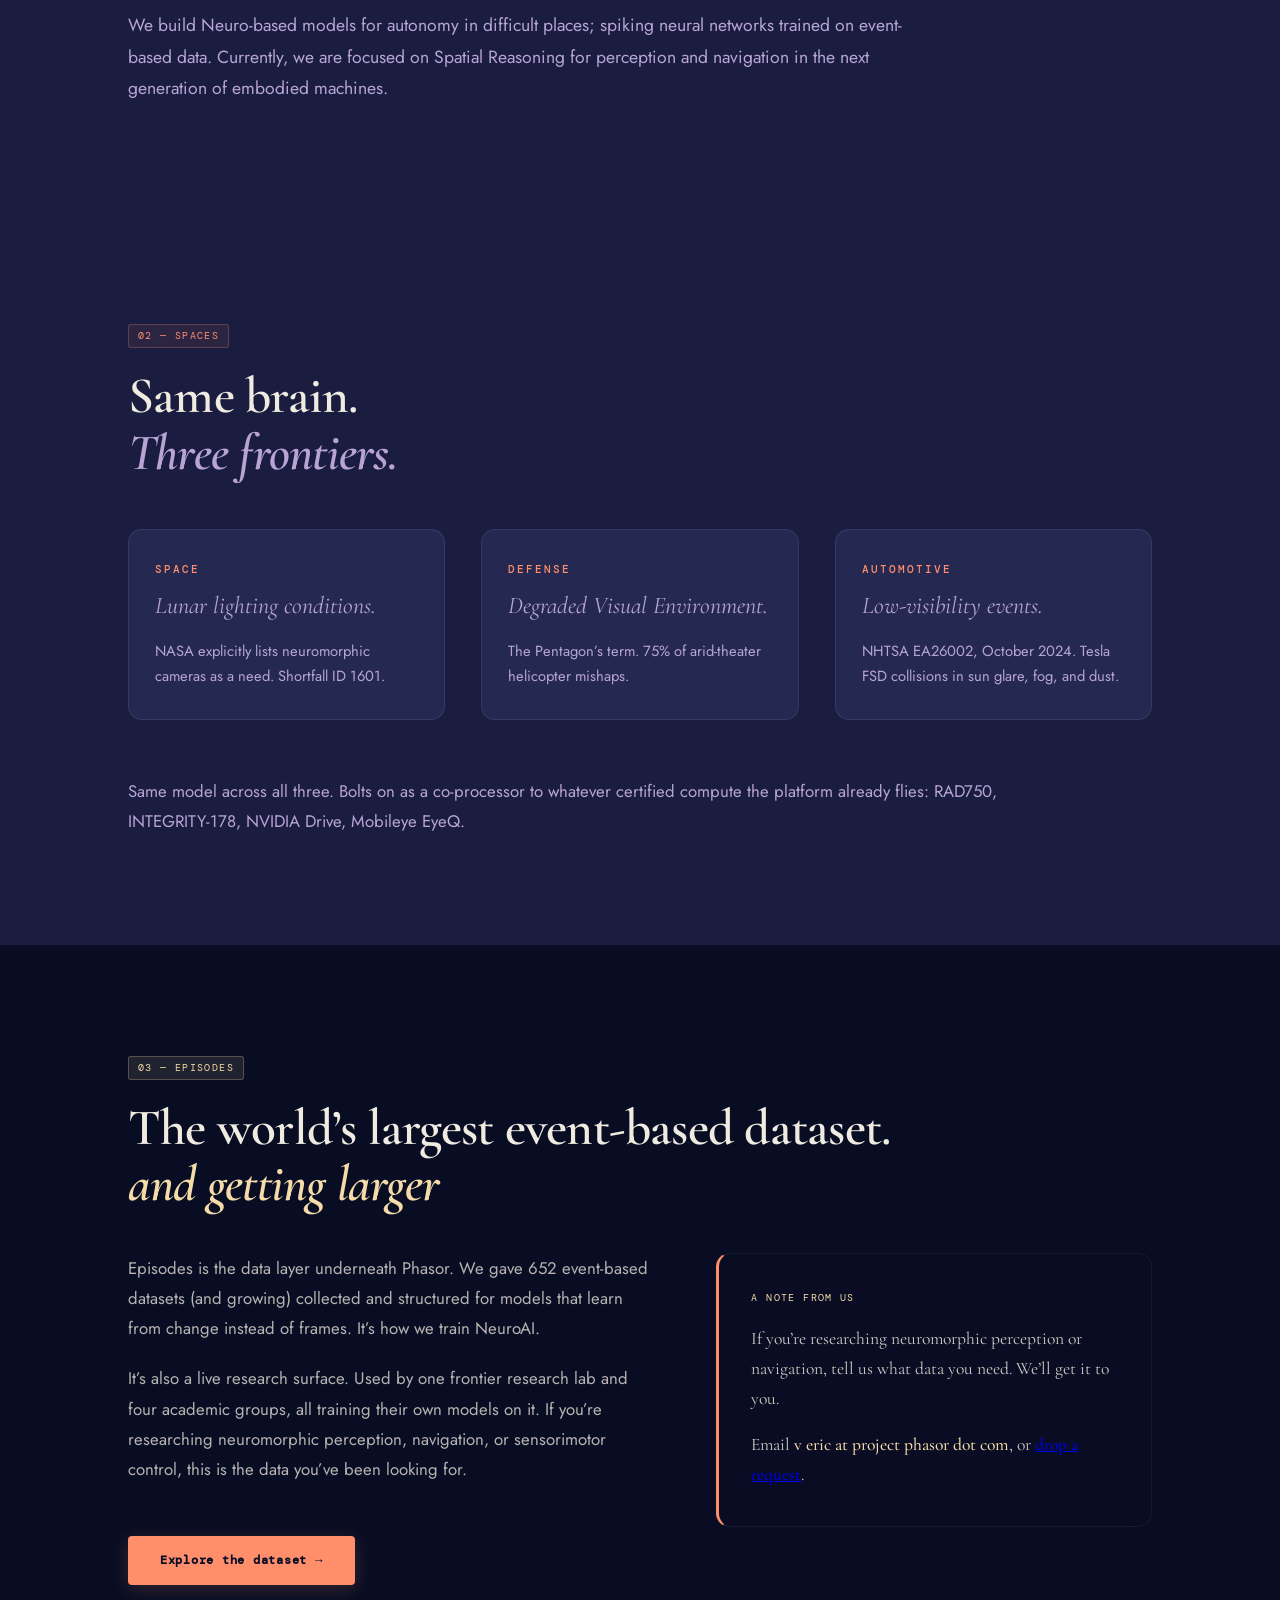
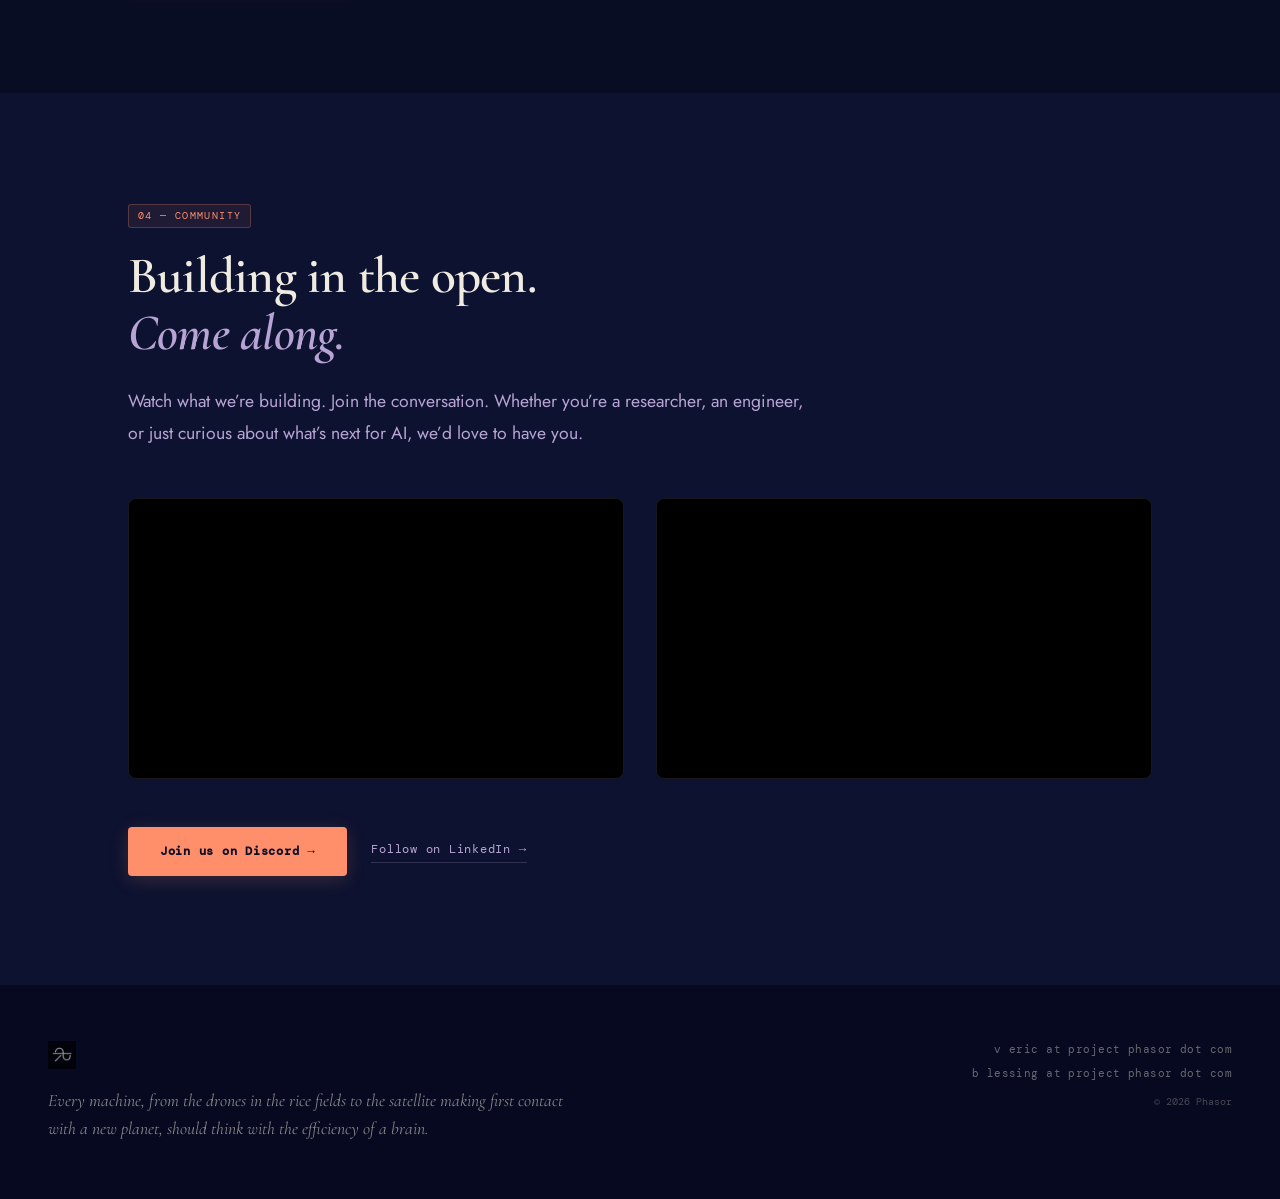
==== commit 6e02108b: "Revise meta description and hero section text Updated the description meta tag and improved the hero" ====
--- a/index.html
+++ b/index.html
@@ -4,7 +4,7 @@
 <meta charset="UTF-8"/>
 <meta name="viewport" content="width=device-width, initial-scale=1.0"/>
 <title>Phasor — NeuroAI for autonomous machines</title>
-<meta name="description" content="Bio-inspired perception and navigation for spacecraft, defense aircraft, and self-driving cars. Built to run on watts where conventional AI burns kilowatts."/>
+<meta name="description" content="Bio-inspired continuously learning robotic foundation model for physical manipulation. Built to run on watts where conventional AI burns kilowatts."/>
 <link href="https://fonts.googleapis.com/css2?family=Cormorant+Garamond:ital,wght@0,400;0,500;0,600;0,700;1,400;1,600&family=DM+Mono:wght@300;400;500&family=Jost:wght@300;400;500;600&display=swap" rel="stylesheet"/>
 <link rel="icon" type="image/png" href="logo.png"/>
 <link rel="stylesheet" href="style.css"/>
@@ -47,7 +47,7 @@
     <div class="hero-in">
       <div class="eyebrow hero-eyebrow"><span class="eyebrow-line"></span>Phasor &middot; NeuroAI for autonomous machines</div>
       <h1>Physical intelligence, <em>from less data.</em></h1>
-      <p class="hdesc">Phasor built a continuously learning foundation model for physical manipulation from a fraction of the training data, and keeps learning after it ships. pdeployed where it's hardest. We are deploying them where it matters: maintenance robots servicing orbital data centers, home robots running fully offline. Less data in, working autonomy out.</p>
+      <p class="hdesc">Phasor has built a continuously learning foundation model for physical manipulation, trained on a fraction of the data and continues to learn after it ships. We're deploying it where it's hardest: maintenance robots servicing orbital data centers, home robots running fully offline. Less data in, working autonomy out.</p>
       <div class="hact">
         <a href="/demo" class="btn-p">See the demo &rarr;</a>
       </div>
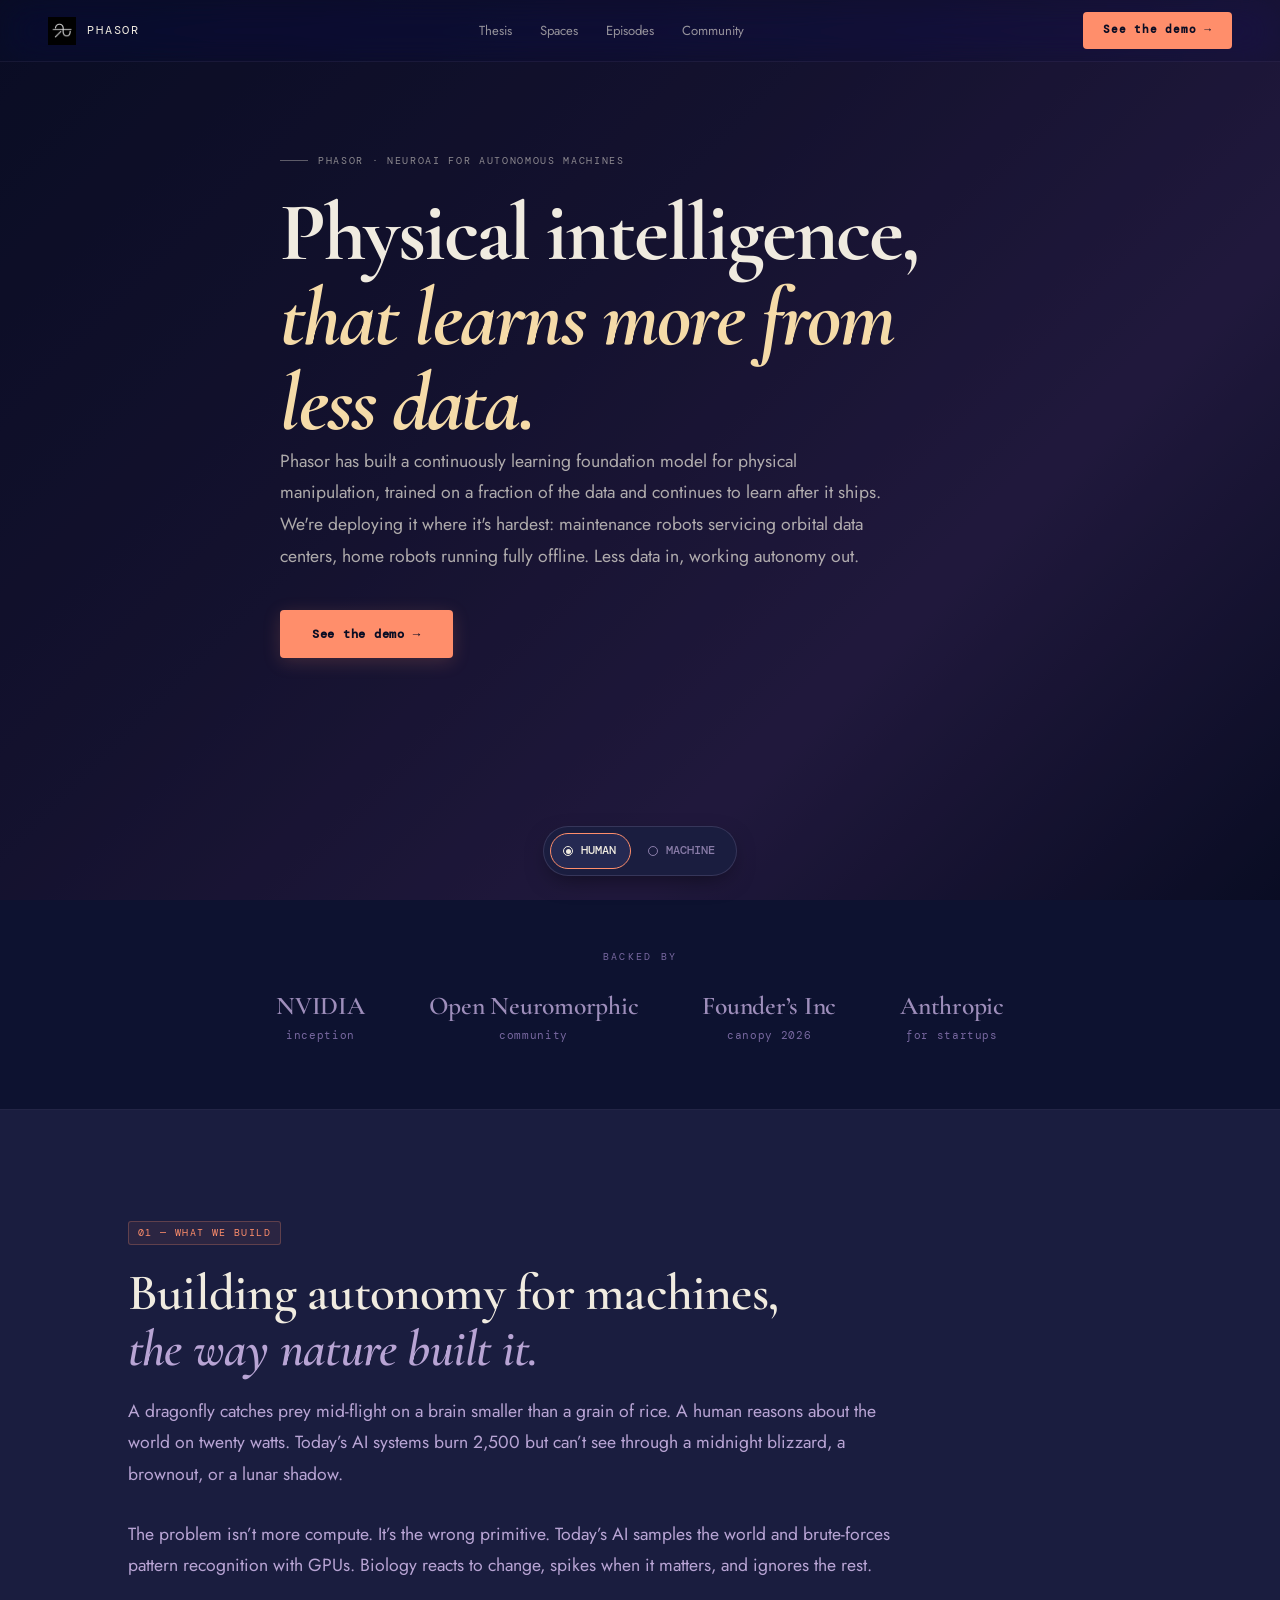
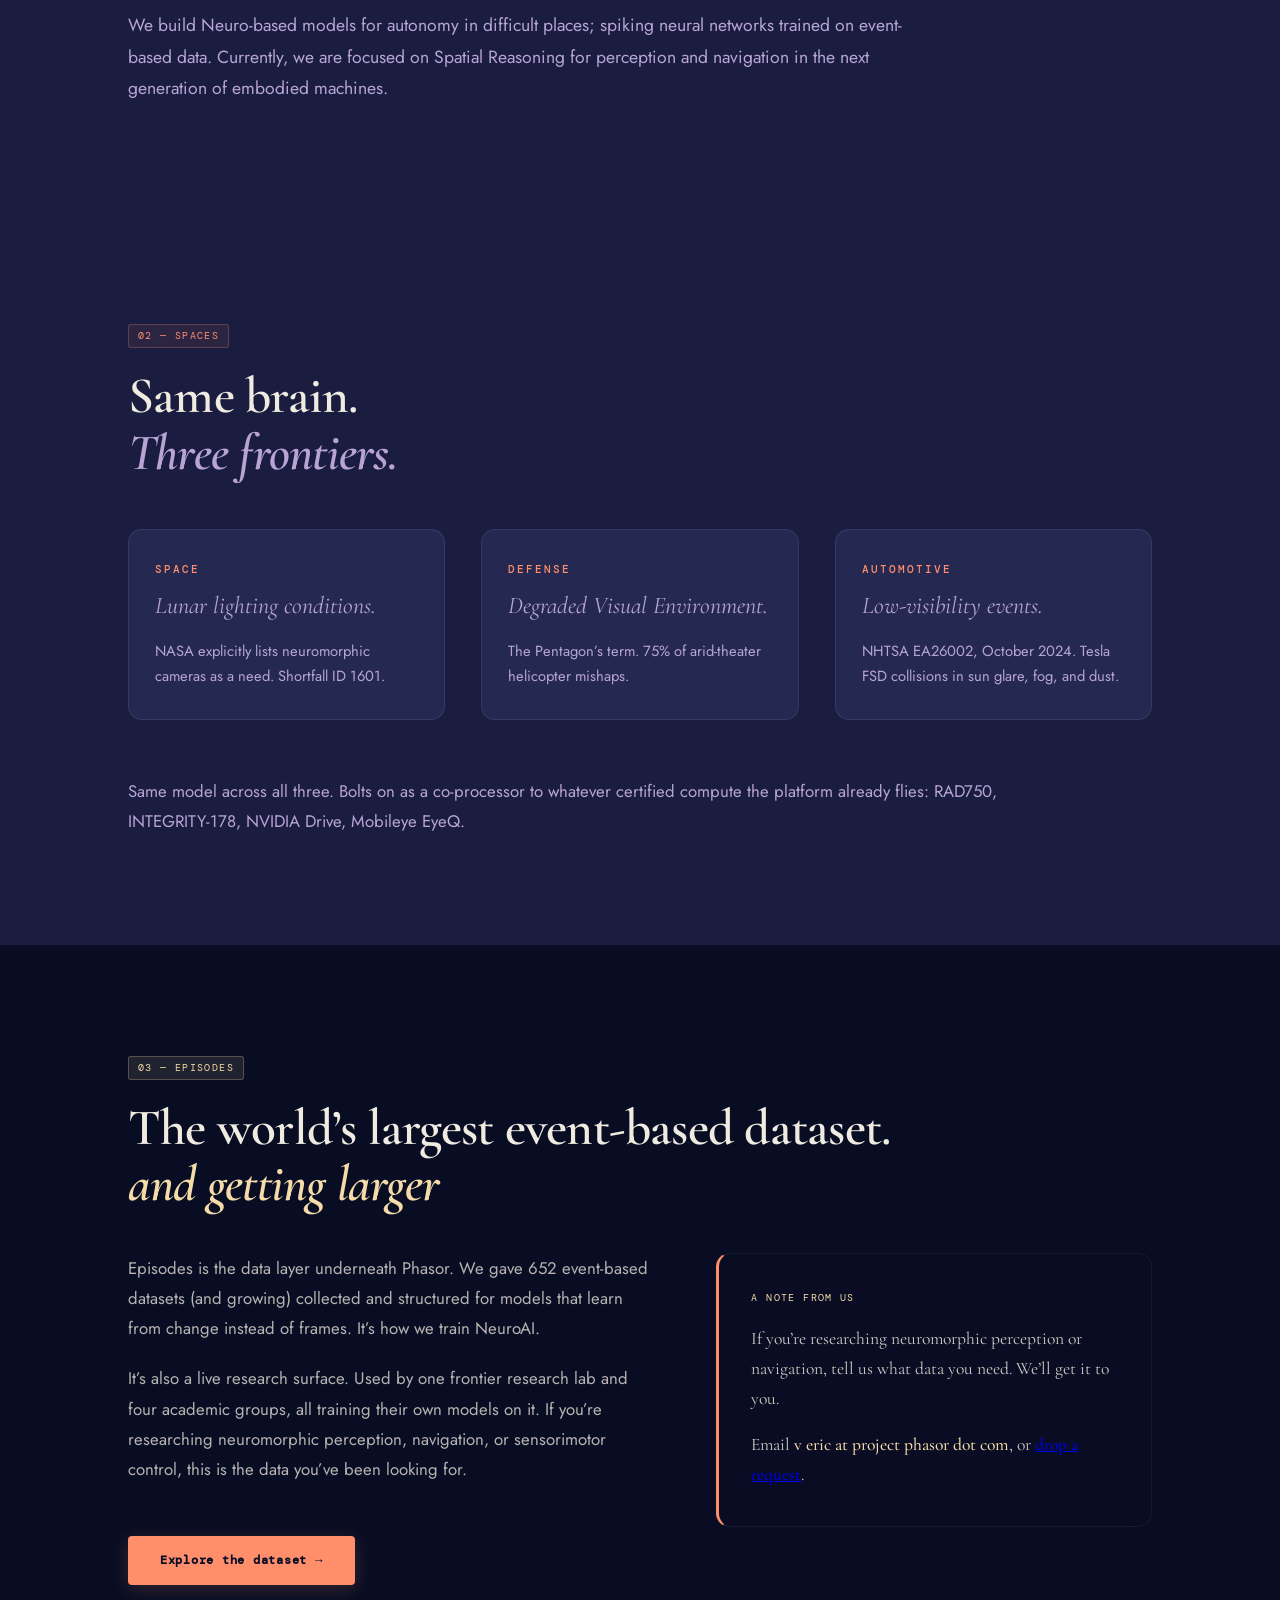
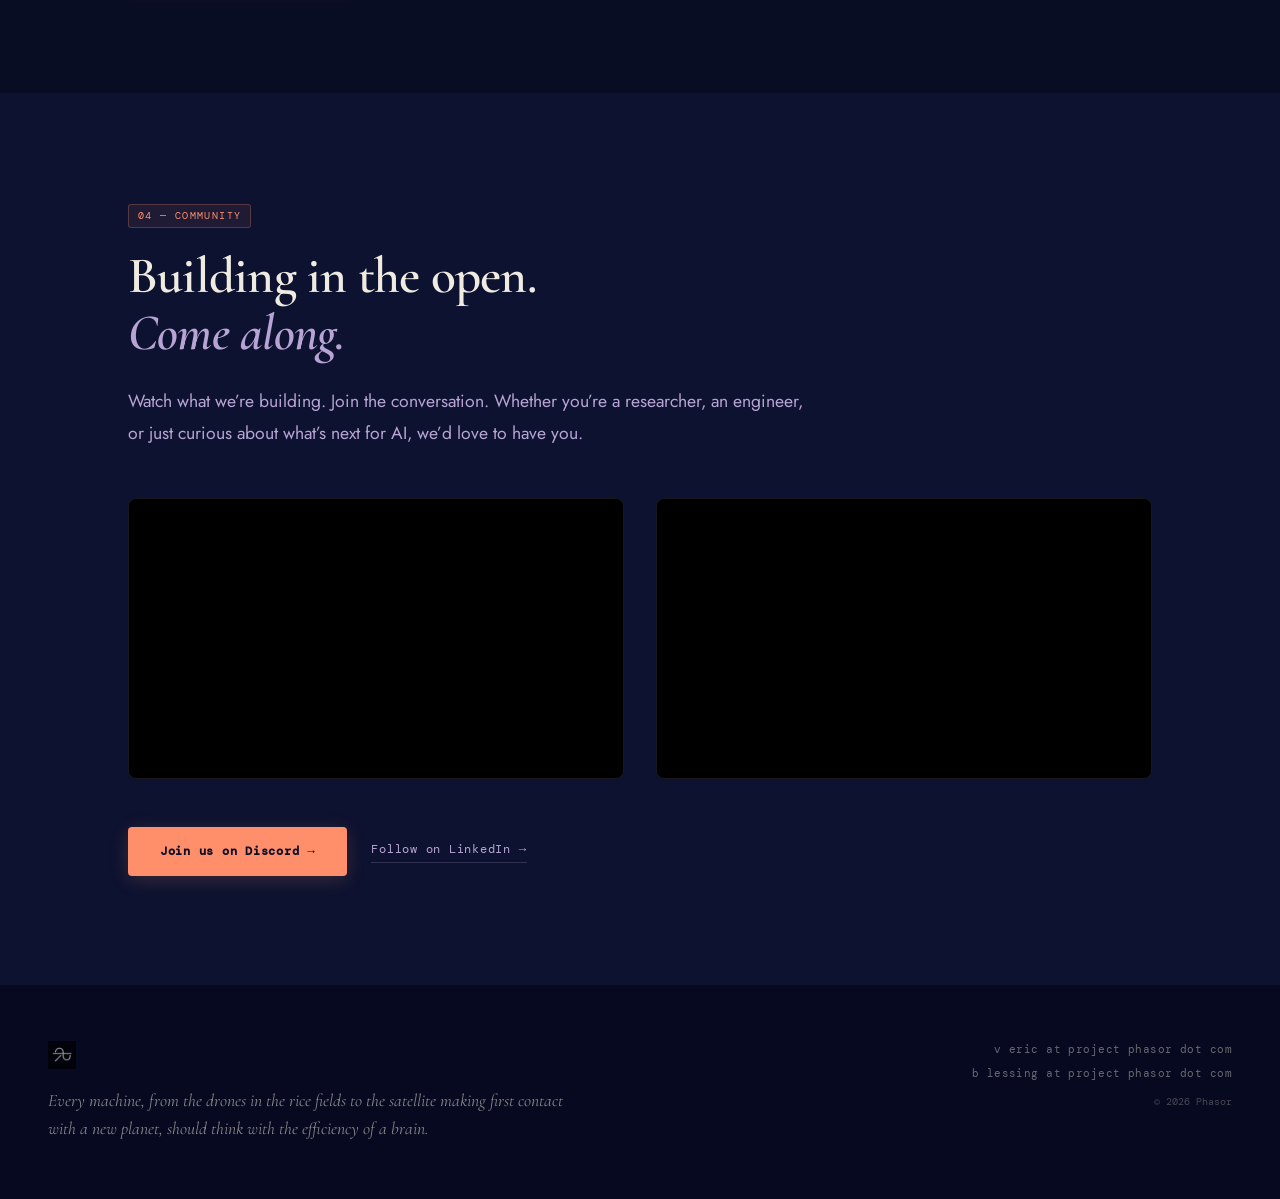
==== commit 4569280d: "Update index.html Signed-off-by: Veric Tan <124053673+veritasc2@users.noreply.github.com>" ====
--- a/index.html
+++ b/index.html
@@ -46,7 +46,7 @@
   <div class="container">
     <div class="hero-in">
       <div class="eyebrow hero-eyebrow"><span class="eyebrow-line"></span>Phasor &middot; NeuroAI for autonomous machines</div>
-      <h1>Physical intelligence, <em>from less data.</em></h1>
+      <h1>Physical intelligence, <em>that learns more from less data.</em></h1>
       <p class="hdesc">Phasor has built a continuously learning foundation model for physical manipulation, trained on a fraction of the data and continues to learn after it ships. We're deploying it where it's hardest: maintenance robots servicing orbital data centers, home robots running fully offline. Less data in, working autonomy out.</p>
       <div class="hact">
         <a href="/demo" class="btn-p">See the demo &rarr;</a>
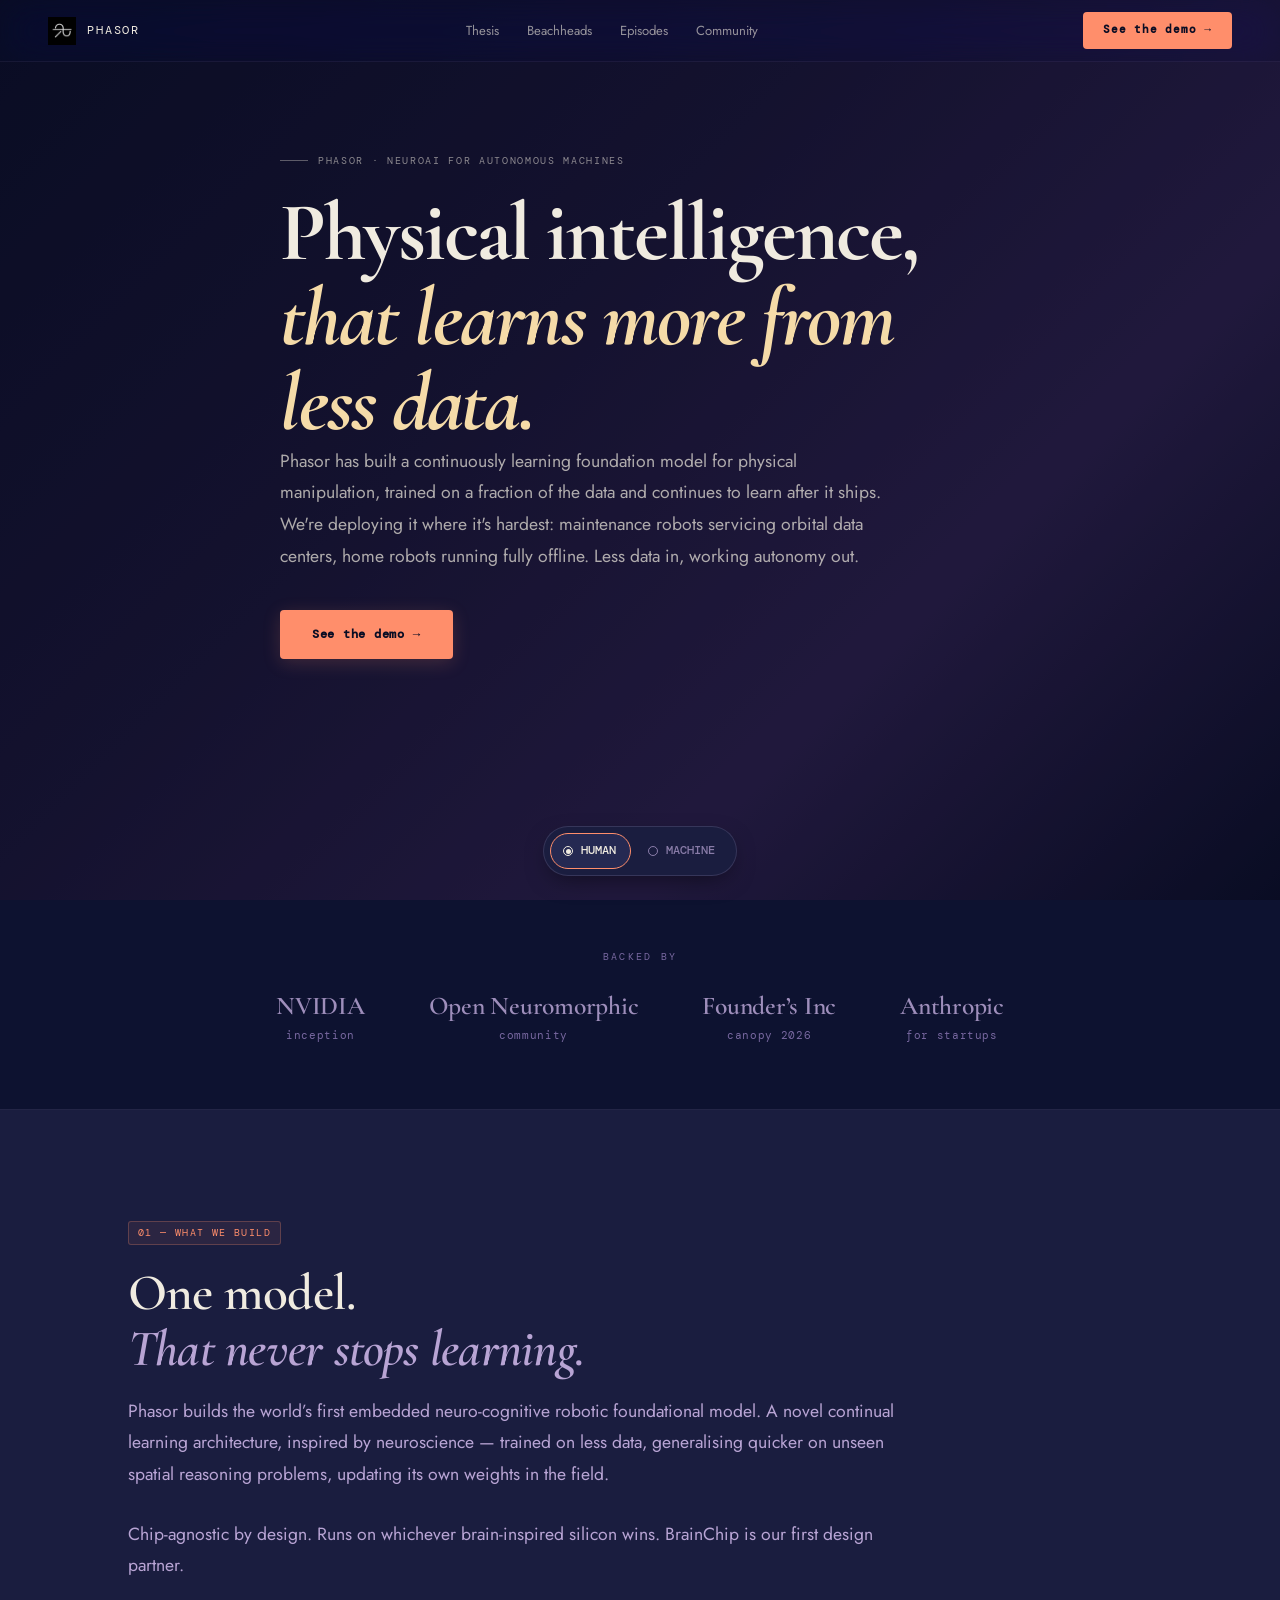
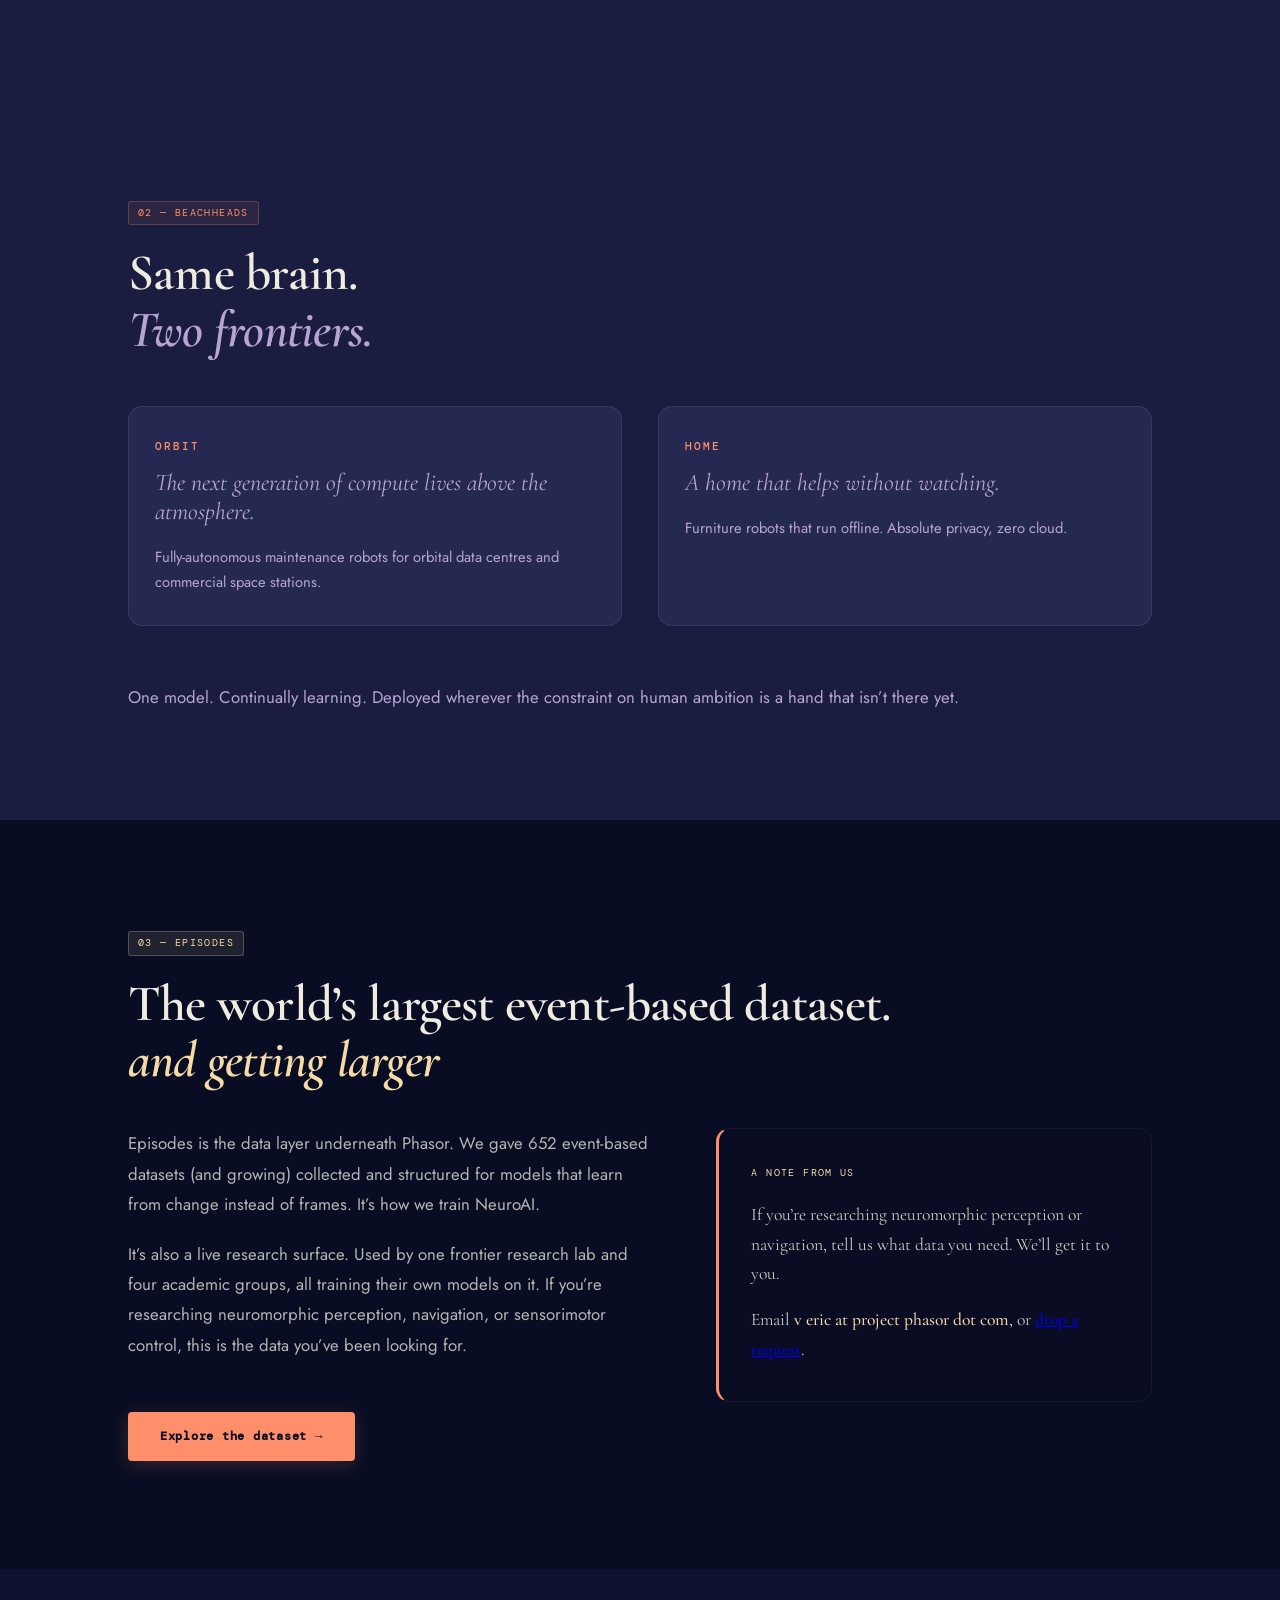
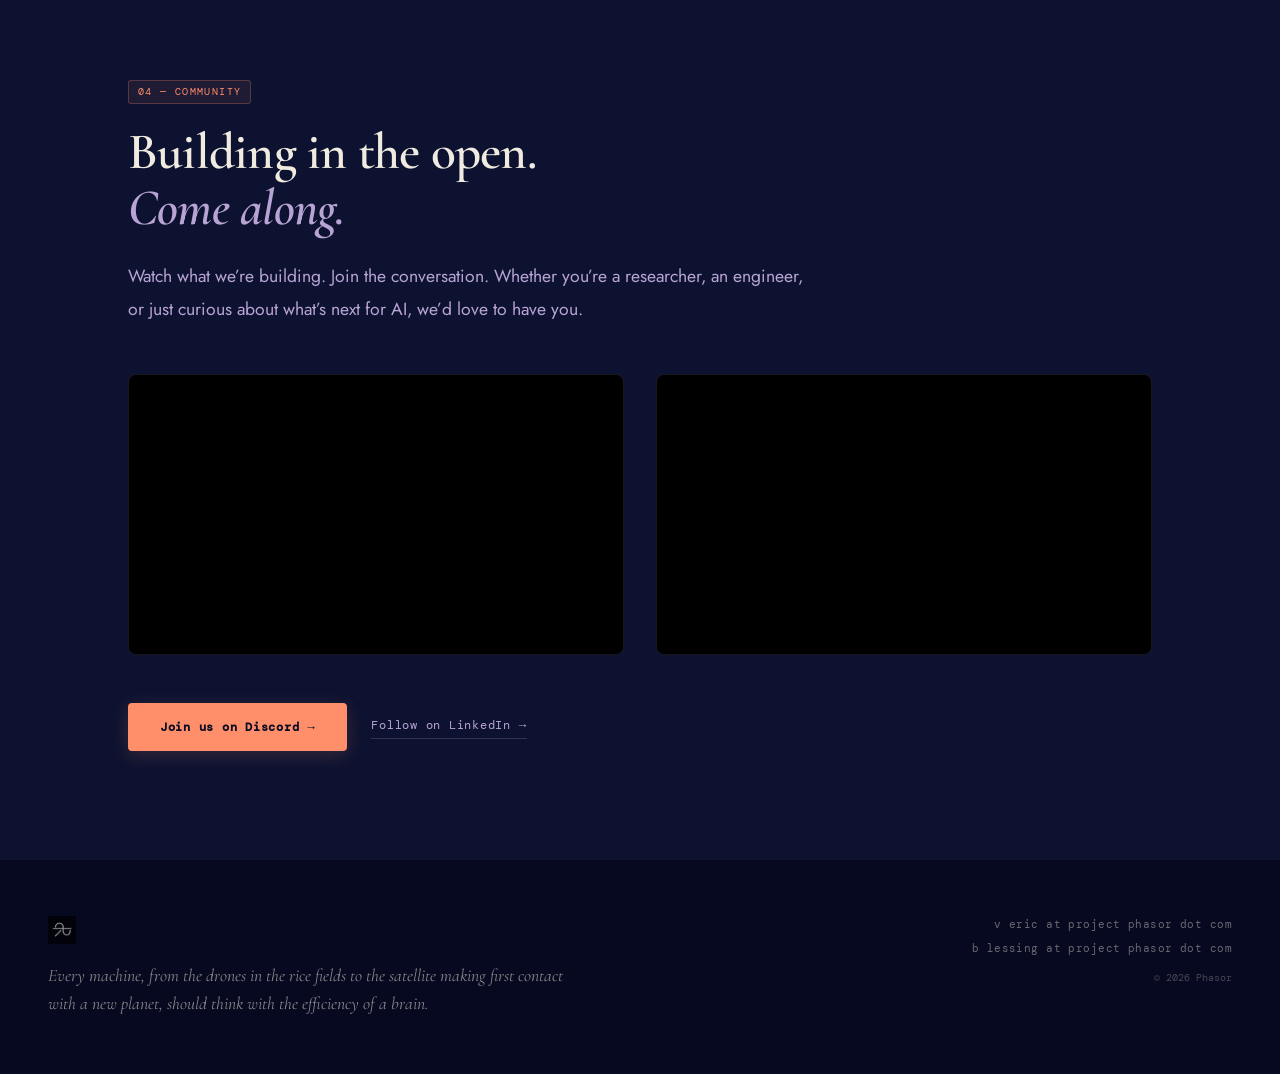
==== commit 760f4668: "changed section 1 and 2" ====
--- a/index.html
+++ b/index.html
@@ -21,7 +21,7 @@
   </a>
   <ul class="nav-links">
     <li><a href="#thesis">Thesis</a></li>
-    <li><a href="#markets">Spaces</a></li>
+    <li><a href="#beachheads">Beachheads</a></li>
     <li><a href="#episodes">Episodes</a></li>
     <li><a href="#community">Community</a></li>
   </ul>
@@ -30,7 +30,7 @@
 </nav>
 <div class="mob" id="mob">
   <a href="#thesis" onclick="closeMob()">Thesis</a>
-  <a href="#markets" onclick="closeMob()">Markets</a>
+  <a href="#beachheads" onclick="closeMob()">Beachheads</a>
   <a href="#episodes" onclick="closeMob()">Episodes</a>
   <a href="#community" onclick="closeMob()">Community</a>
   <a href="https://projectphasor.blogspot.com" target="_blank" onclick="closeMob()">Blog</a>
@@ -80,42 +80,36 @@
   </div>
 </section>
 
-<!-- 01 — THESIS -->
+<!-- 01 — WHAT WE BUILD -->
 <section id="thesis" class="sec-thesis">
   <div class="container">
     <div class="stag">01 &mdash; What we build</div>
-    <h2>Building autonomy for machines,<br/><em>the way nature built it.</em></h2>
-    <p class="olead reveal">A dragonfly catches prey mid-flight on a brain smaller than a grain of rice. A human reasons about the world on twenty watts. Today&rsquo;s AI systems burn 2,500 but can&rsquo;t see through a midnight blizzard, a brownout, or a lunar shadow.</p>
-    <p class="olead reveal">The problem isn&rsquo;t more compute. It&rsquo;s the wrong primitive. Today&rsquo;s AI samples the world and brute-forces pattern recognition with GPUs. Biology reacts to change, spikes when it matters, and ignores the rest.</p>
-    <p class="olead reveal">We build Neuro-based models for autonomy in difficult places; spiking neural networks trained on event-based data. Currently, we are focused on Spatial Reasoning for perception and navigation in the next generation of embodied machines.</p>
-  </div>
-</section>
-
-<!-- 02 — SPACES -->
-<section id="markets" class="sec-markets">
-  <div class="container">
-    <div class="stag">02 &mdash; SPACES</div>
-    <h2>Same brain.<br/><em>Three frontiers.</em></h2>
-
-    <div class="markets-grid">
+    <h2>One model.<br/><em>That never stops learning.</em></h2>
+    <p class="olead reveal">Phasor builds the world&rsquo;s first embedded neuro-cognitive robotic foundational model. A novel continual learning architecture, inspired by neuroscience &mdash; trained on less data, generalising quicker on unseen spatial reasoning problems, updating its own weights in the field.</p>
+    <p class="olead reveal">Chip-agnostic by design. Runs on whichever brain-inspired silicon wins. BrainChip is our first design partner.</p>
+  </div>
+</section>
+
+<!-- 02 — BEACHHEADS -->
+<section id="beachheads" class="sec-markets">
+  <div class="container">
+    <div class="stag">02 &mdash; Beachheads</div>
+    <h2>Same brain.<br/><em>Two frontiers.</em></h2>
+
+    <div class="beachheads-grid">
       <div class="market-block reveal">
-        <div class="market-eyebrow">SPACE</div>
-        <div class="market-phrase"><em>Lunar lighting conditions.</em></div>
-        <p class="market-receipt">NASA explicitly lists neuromorphic cameras as a need. Shortfall ID 1601.</p>
+        <div class="market-eyebrow">ORBIT</div>
+        <div class="market-phrase"><em>The next generation of compute lives above the atmosphere.</em></div>
+        <p class="market-receipt">Fully-autonomous maintenance robots for orbital data centres and commercial space stations.</p>
       </div>
       <div class="market-block reveal">
-        <div class="market-eyebrow">DEFENSE</div>
-        <div class="market-phrase"><em>Degraded Visual Environment.</em></div>
-        <p class="market-receipt">The Pentagon&rsquo;s term. 75% of arid-theater helicopter mishaps.</p>
-      </div>
-      <div class="market-block reveal">
-        <div class="market-eyebrow">AUTOMOTIVE</div>
-        <div class="market-phrase"><em>Low-visibility events.</em></div>
-        <p class="market-receipt">NHTSA EA26002, October 2024. Tesla FSD collisions in sun glare, fog, and dust.</p>
-      </div>
-    </div>
-
-    <p class="markets-close reveal">Same model across all three. Bolts on as a co-processor to whatever certified compute the platform already flies: RAD750, INTEGRITY-178, NVIDIA Drive, Mobileye EyeQ.</p>
+        <div class="market-eyebrow">HOME</div>
+        <div class="market-phrase"><em>A home that helps without watching.</em></div>
+        <p class="market-receipt">Furniture robots that run offline. Absolute privacy, zero cloud.</p>
+      </div>
+    </div>
+
+    <p class="markets-close reveal">One model. Continually learning. Deployed wherever the constraint on human ambition is a hand that isn&rsquo;t there yet.</p>
   </div>
 </section>
 
@@ -235,22 +229,16 @@
       <li>Anthropic &mdash; for startups</li>
     </ul>
 
-    <h2>Thesis</h2>
-    <p>A dragonfly catches prey mid-flight on a brain smaller than a grain of rice. A human reasons about the world on twenty watts. Today&rsquo;s AI systems burn 2,500 &mdash; and still can&rsquo;t see through a midnight blizzard, a brownout, or a lunar shadow.</p>
-    <p>The problem isn&rsquo;t more compute. It&rsquo;s the wrong primitive. Today&rsquo;s AI samples the world on a clock and brute-forces pattern recognition with GPUs. Biology reacts to change, spikes when it matters, and ignores the rest.</p>
-    <p>We build NeuroAI &mdash; spiking neural networks trained on event-based data. Watts instead of kilowatts. Microseconds instead of milliseconds. The brain version of perception and navigation, for the next generation of embodied machines.</p>
-
     <h2>What we build</h2>
-    <p>Phasor is the model layer for embodied intelligence &mdash; perception and navigation, trained on event-based data, running on whichever neuromorphic chip wins. Spiking neural networks doing the work GPU-trained CNNs cannot: real-time perception in degraded conditions, on a watts-scale power budget, with reflex-class latency.</p>
-
-    <h2>Markets</h2>
-    <h3>Space &mdash; Lunar lighting conditions</h3>
-    <p>NASA explicitly lists neuromorphic cameras as a need. Shortfall ID 1601.</p>
-    <h3>Defense &mdash; Degraded Visual Environment</h3>
-    <p>The Pentagon&rsquo;s term. 75% of arid-theater helicopter mishaps.</p>
-    <h3>Automotive &mdash; Low-visibility events</h3>
-    <p>NHTSA EA26002, October 2024. Tesla FSD collisions in sun glare, fog, and dust.</p>
-    <p>Same model across all three. Bolts on as a co-processor to whatever certified compute the platform already flies &mdash; RAD750, INTEGRITY-178, NVIDIA Drive, Mobileye EyeQ. Months to integrate, not years to re-certify.</p>
+    <p>Phasor builds the world&rsquo;s first embedded neuro-cognitive robotic foundational model. A novel continual learning architecture, inspired by neuroscience &mdash; trained on less data, generalising quicker on unseen spatial reasoning problems, updating its own weights in the field.</p>
+    <p>Chip-agnostic by design. Runs on whichever brain-inspired silicon wins. BrainChip is our first design partner.</p>
+
+    <h2>Beachheads</h2>
+    <h3>Orbit &mdash; The next generation of compute lives above the atmosphere</h3>
+    <p>Fully-autonomous maintenance robots for orbital data centres and commercial space stations.</p>
+    <h3>Home &mdash; A home that helps without watching</h3>
+    <p>Furniture robots that run offline. Absolute privacy, zero cloud.</p>
+    <p>One model. Continually learning. Deployed wherever the constraint on human ambition is a hand that isn&rsquo;t there yet.</p>
 
     <h2>Episodes</h2>
     <p>Episodes is the data layer underneath Phasor &mdash; 652 event-based datasets, collected and structured for models that learn from change instead of frames. It&rsquo;s how we train NeuroAI.</p>
--- a/style.css
+++ b/style.css
@@ -120,9 +120,10 @@
 .sec-build{background:var(--bg);padding:96px 0}
 .sec-build .olead{max-width:780px}
 
-/* 03 — MARKETS */
+/* 03 — MARKETS / BEACHHEADS */
 .sec-markets{background:var(--bg2)}
 .markets-grid{display:grid;grid-template-columns:repeat(3,1fr);gap:36px;margin-top:48px;margin-bottom:56px}
+.beachheads-grid{display:grid;grid-template-columns:1fr 1fr;gap:36px;margin-top:48px;margin-bottom:56px}
 .market-block{background:var(--bg3);border:1px solid var(--b);border-radius:14px;padding:30px 26px;transition:border-color .2s,transform .2s,box-shadow .2s}
 .market-block:hover{border-color:var(--bm);transform:translateY(-3px);box-shadow:0 12px 32px -12px rgba(255,142,107,.15)}
 .market-eyebrow{font-family:var(--fm);font-size:.7rem;letter-spacing:.18em;color:var(--red);margin-bottom:14px;font-weight:500}
@@ -180,6 +181,7 @@
 @media(max-width:980px){
   .ep-grid{grid-template-columns:1fr}
   .markets-grid{grid-template-columns:1fr;gap:20px}
+  .beachheads-grid{grid-template-columns:1fr;gap:20px}
   .videos-grid{grid-template-columns:1fr}
   .backed-row{gap:40px}
   section{padding:80px 0 72px}
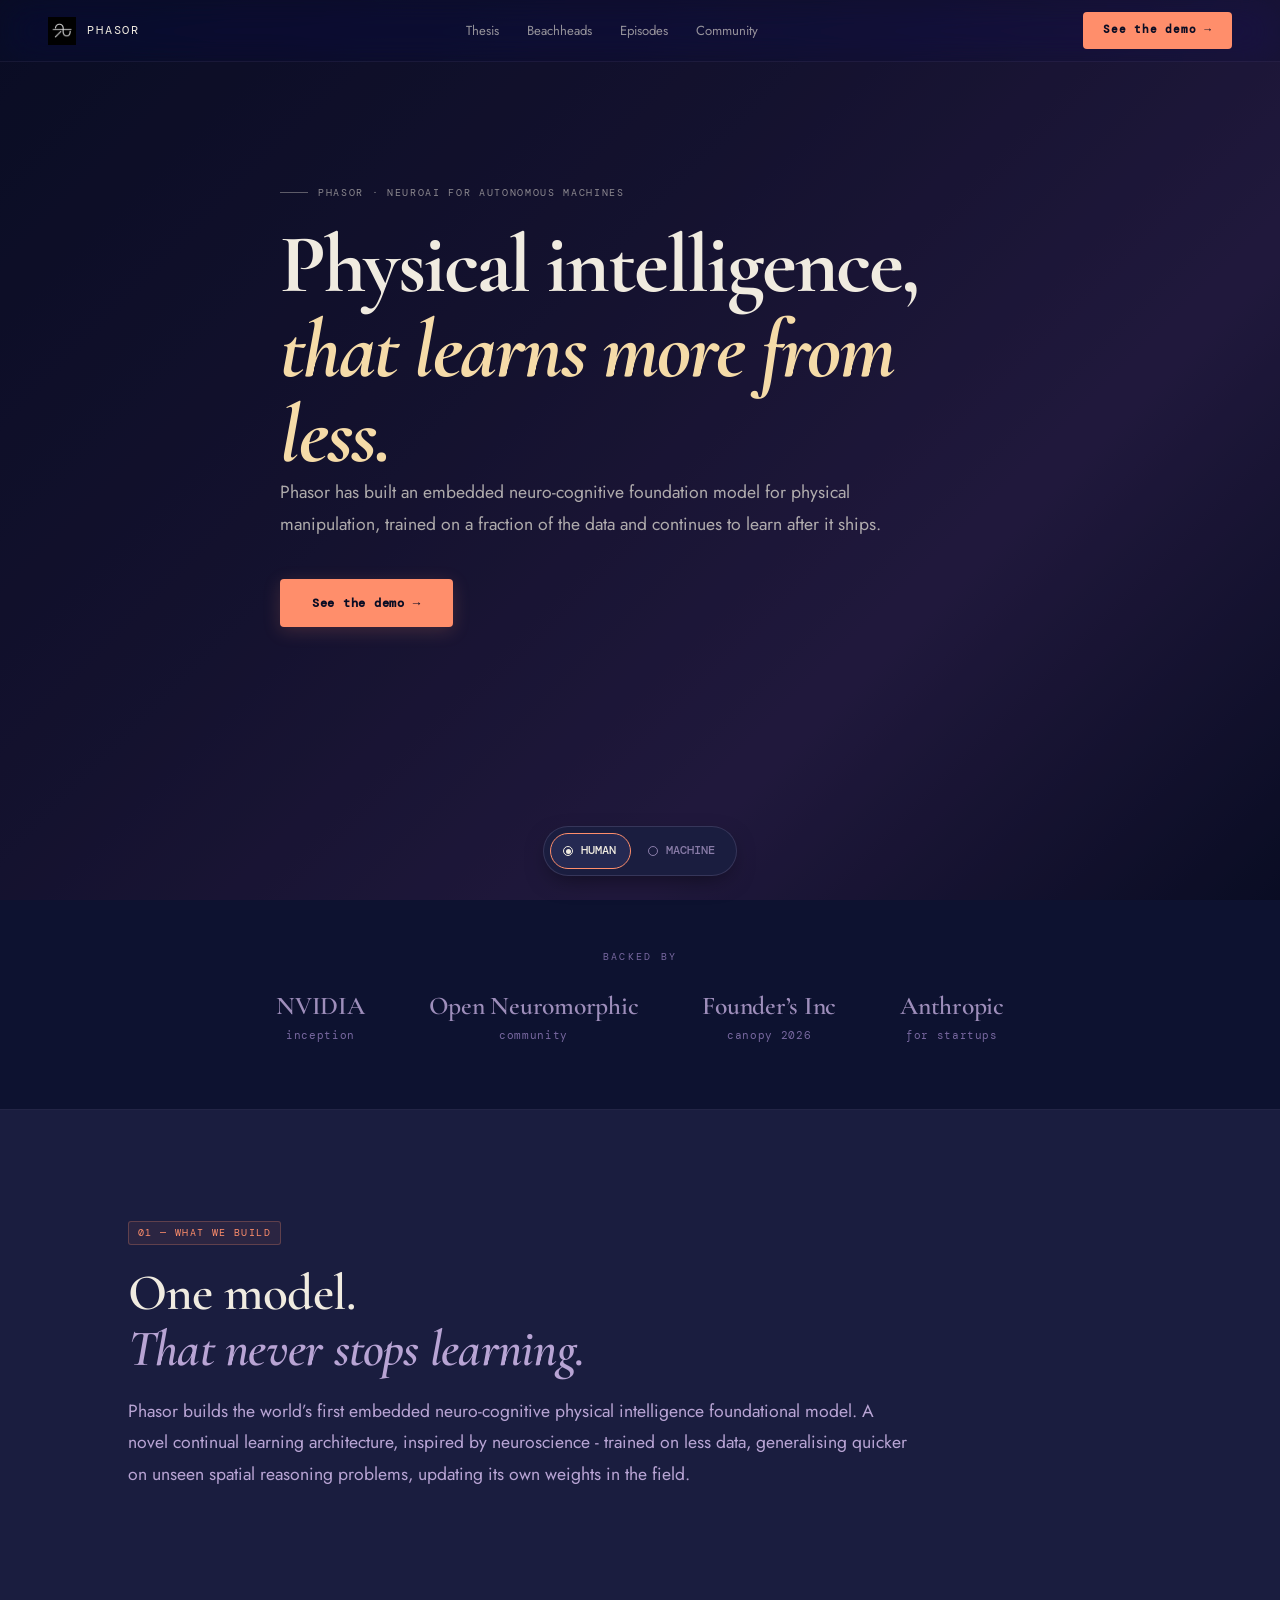
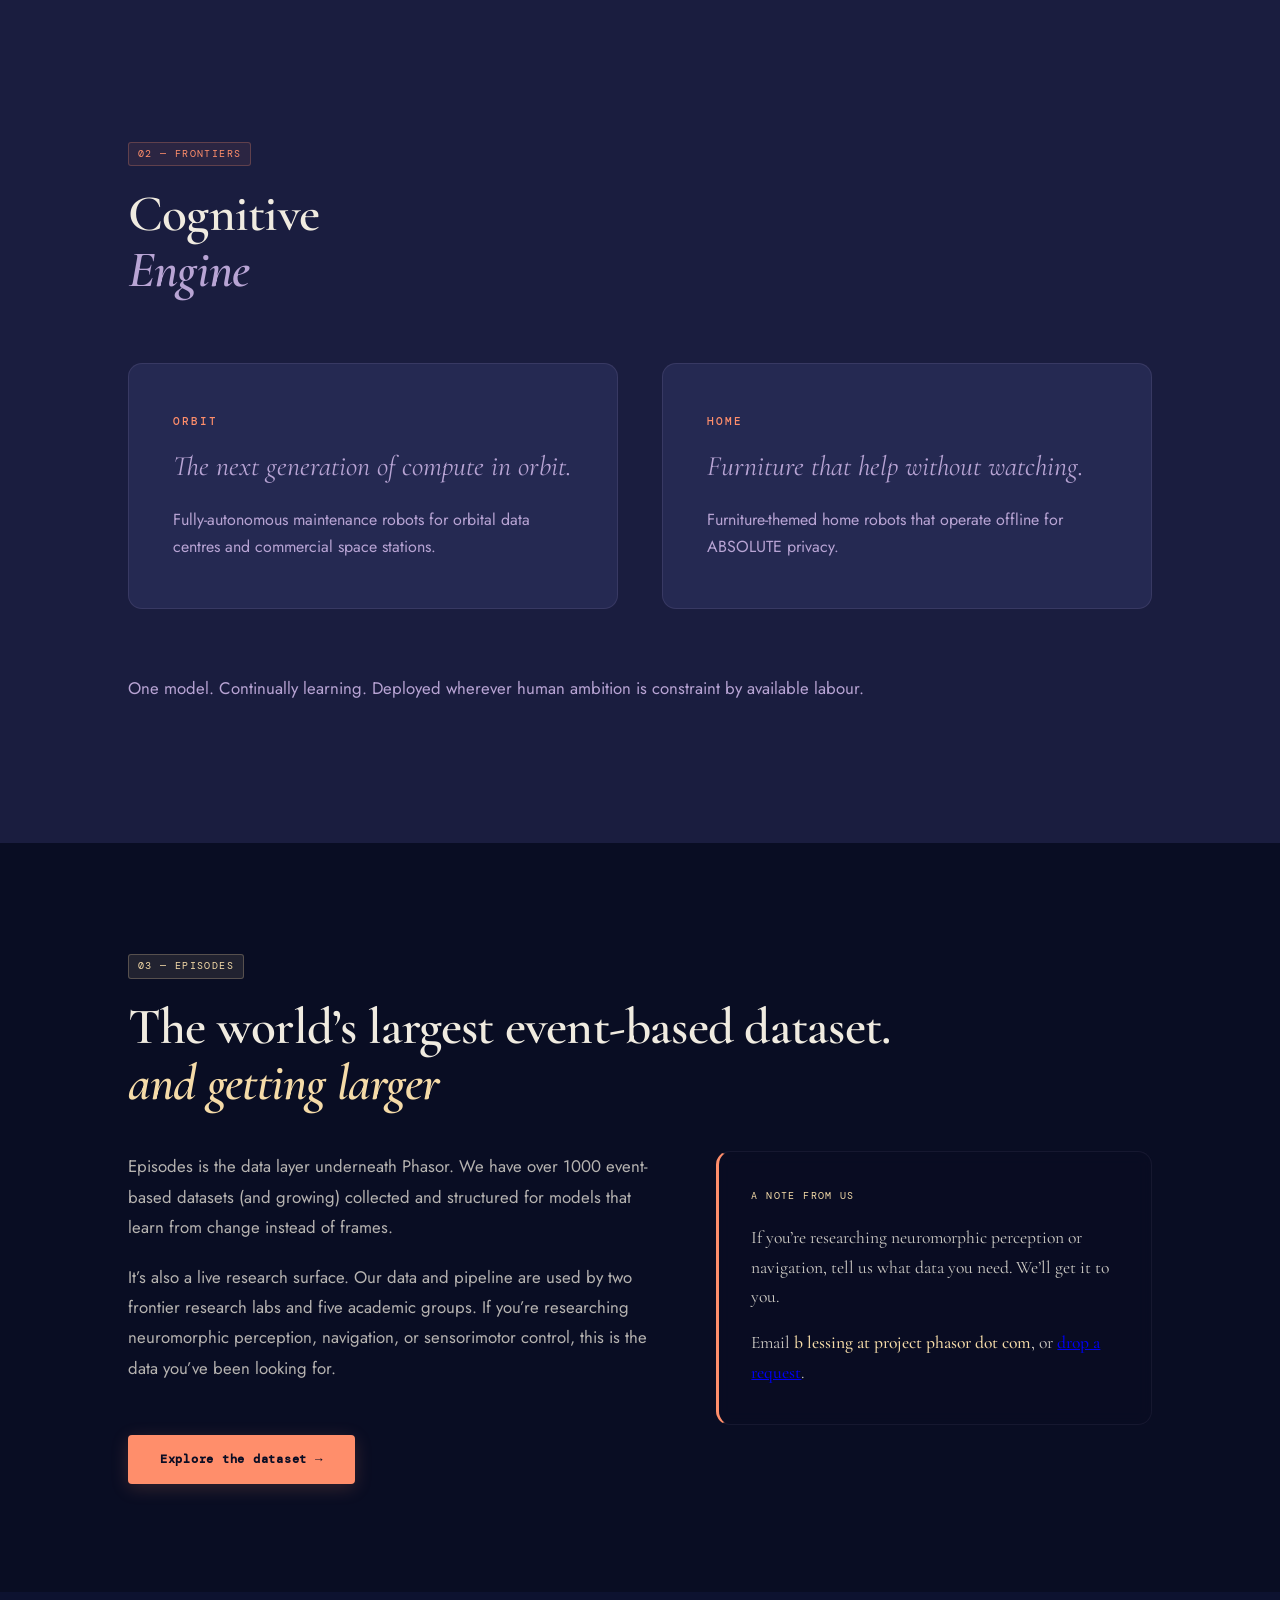
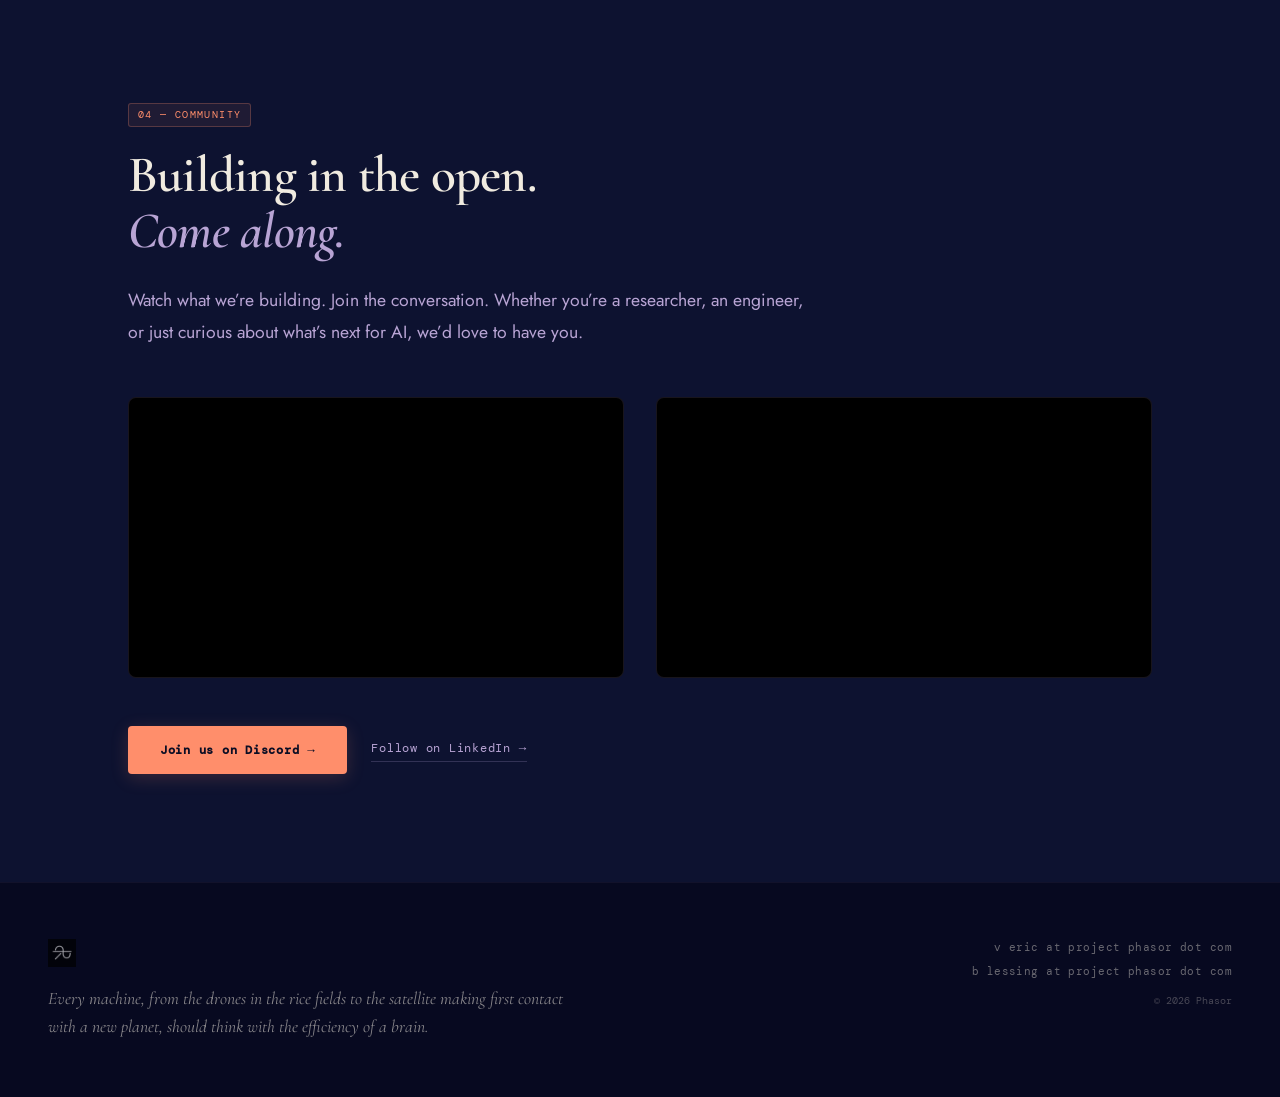
==== commit adcf645d: "fixed language" ====
--- a/index.html
+++ b/index.html
@@ -46,8 +46,8 @@
   <div class="container">
     <div class="hero-in">
       <div class="eyebrow hero-eyebrow"><span class="eyebrow-line"></span>Phasor &middot; NeuroAI for autonomous machines</div>
-      <h1>Physical intelligence, <em>that learns more from less data.</em></h1>
-      <p class="hdesc">Phasor has built a continuously learning foundation model for physical manipulation, trained on a fraction of the data and continues to learn after it ships. We're deploying it where it's hardest: maintenance robots servicing orbital data centers, home robots running fully offline. Less data in, working autonomy out.</p>
+      <h1>Physical intelligence, <em>that learns more from less.</em></h1>
+      <p class="hdesc">Phasor has built an embedded neuro-cognitive foundation model for physical manipulation, trained on a fraction of the data and continues to learn after it ships.</p>
       <div class="hact">
         <a href="/demo" class="btn-p">See the demo &rarr;</a>
       </div>
@@ -85,31 +85,30 @@
   <div class="container">
     <div class="stag">01 &mdash; What we build</div>
     <h2>One model.<br/><em>That never stops learning.</em></h2>
-    <p class="olead reveal">Phasor builds the world&rsquo;s first embedded neuro-cognitive robotic foundational model. A novel continual learning architecture, inspired by neuroscience &mdash; trained on less data, generalising quicker on unseen spatial reasoning problems, updating its own weights in the field.</p>
-    <p class="olead reveal">Chip-agnostic by design. Runs on whichever brain-inspired silicon wins. BrainChip is our first design partner.</p>
-  </div>
-</section>
-
-<!-- 02 — BEACHHEADS -->
+    <p class="olead reveal">Phasor builds the world&rsquo;s first embedded neuro-cognitive physical intelligence foundational model. A novel continual learning architecture, inspired by neuroscience &dash; trained on less data, generalising quicker on unseen spatial reasoning problems, updating its own weights in the field.</p>
+  </div>
+</section>
+
+<!-- 02 — FRONTIERS -->
 <section id="beachheads" class="sec-markets">
   <div class="container">
-    <div class="stag">02 &mdash; Beachheads</div>
-    <h2>Same brain.<br/><em>Two frontiers.</em></h2>
+    <div class="stag">02 &mdash; Frontiers</div>
+    <h2>Cognitive<br/><em>Engine</em></h2>
 
     <div class="beachheads-grid">
       <div class="market-block reveal">
         <div class="market-eyebrow">ORBIT</div>
-        <div class="market-phrase"><em>The next generation of compute lives above the atmosphere.</em></div>
+        <div class="market-phrase"><em>The next generation of compute in orbit.</em></div>
         <p class="market-receipt">Fully-autonomous maintenance robots for orbital data centres and commercial space stations.</p>
       </div>
       <div class="market-block reveal">
         <div class="market-eyebrow">HOME</div>
-        <div class="market-phrase"><em>A home that helps without watching.</em></div>
-        <p class="market-receipt">Furniture robots that run offline. Absolute privacy, zero cloud.</p>
-      </div>
-    </div>
-
-    <p class="markets-close reveal">One model. Continually learning. Deployed wherever the constraint on human ambition is a hand that isn&rsquo;t there yet.</p>
+        <div class="market-phrase"><em>Furniture that help without watching.</em></div>
+        <p class="market-receipt">Furniture-themed home robots that operate offline for ABSOLUTE privacy.</p>
+      </div>
+    </div>
+
+    <p class="markets-close reveal">One model. Continually learning. Deployed wherever human ambition is constraint by available labour.</p>
   </div>
 </section>
 
@@ -125,8 +124,8 @@
 
     <div class="ep-grid">
       <div class="ep-main reveal">
-        <p class="ep-body">Episodes is the data layer underneath Phasor. We gave 652 event-based datasets (and growing) collected and structured for models that learn from change instead of frames. It&rsquo;s how we train NeuroAI.</p>
-        <p class="ep-body">It&rsquo;s also a live research surface. Used by one frontier research lab and four academic groups, all training their own models on it. If you&rsquo;re researching neuromorphic perception, navigation, or sensorimotor control, this is the data you&rsquo;ve been looking for.</p>
+        <p class="ep-body">Episodes is the data layer underneath Phasor. We have over 1000 event-based datasets (and growing) collected and structured for models that learn from change instead of frames.</p>
+        <p class="ep-body">It&rsquo;s also a live research surface. Our data and pipeline are used by two frontier research labs and five academic groups. If you&rsquo;re researching neuromorphic perception, navigation, or sensorimotor control, this is the data you&rsquo;ve been looking for.</p>
         <a href="/demo" class="btn-p" style="margin-top:32px">Explore the dataset &rarr;</a>
       </div>
 
@@ -134,7 +133,7 @@
         <div class="audience-callout reveal">
           <div class="callout-label">A note from us</div>
           <p>If you&rsquo;re researching neuromorphic perception or navigation, tell us what data you need. We&rsquo;ll get it to you.</p>
-          <p class="callout-action">Email <strong>v eric at project phasor dot com</strong>, or <strong><a href="https://forms.gle/1LyWTbGqs5ukFEgt9" target="_blank">drop a request</a></strong>.</p>
+          <p class="callout-action">Email <strong>b lessing at project phasor dot com</strong>, or <strong><a href="https://forms.gle/1LyWTbGqs5ukFEgt9" target="_blank">drop a request</a></strong>.</p>
         </div>
       </div>
     </div>
--- a/style.css
+++ b/style.css
@@ -121,9 +121,13 @@
 .sec-build .olead{max-width:780px}
 
 /* 03 — MARKETS / BEACHHEADS */
-.sec-markets{background:var(--bg2)}
+.sec-markets{background:var(--bg2);padding:140px 0}
 .markets-grid{display:grid;grid-template-columns:repeat(3,1fr);gap:36px;margin-top:48px;margin-bottom:56px}
-.beachheads-grid{display:grid;grid-template-columns:1fr 1fr;gap:36px;margin-top:48px;margin-bottom:56px}
+.beachheads-grid{display:grid;grid-template-columns:repeat(2,minmax(0,1fr));gap:44px;margin-top:64px;margin-bottom:64px}
+.beachheads-grid .market-block{padding:48px 44px}
+.beachheads-grid .market-eyebrow{margin-bottom:20px}
+.beachheads-grid .market-phrase{font-size:1.75rem;margin-bottom:22px}
+.beachheads-grid .market-receipt{font-size:1rem}
 .market-block{background:var(--bg3);border:1px solid var(--b);border-radius:14px;padding:30px 26px;transition:border-color .2s,transform .2s,box-shadow .2s}
 .market-block:hover{border-color:var(--bm);transform:translateY(-3px);box-shadow:0 12px 32px -12px rgba(255,142,107,.15)}
 .market-eyebrow{font-family:var(--fm);font-size:.7rem;letter-spacing:.18em;color:var(--red);margin-bottom:14px;font-weight:500}
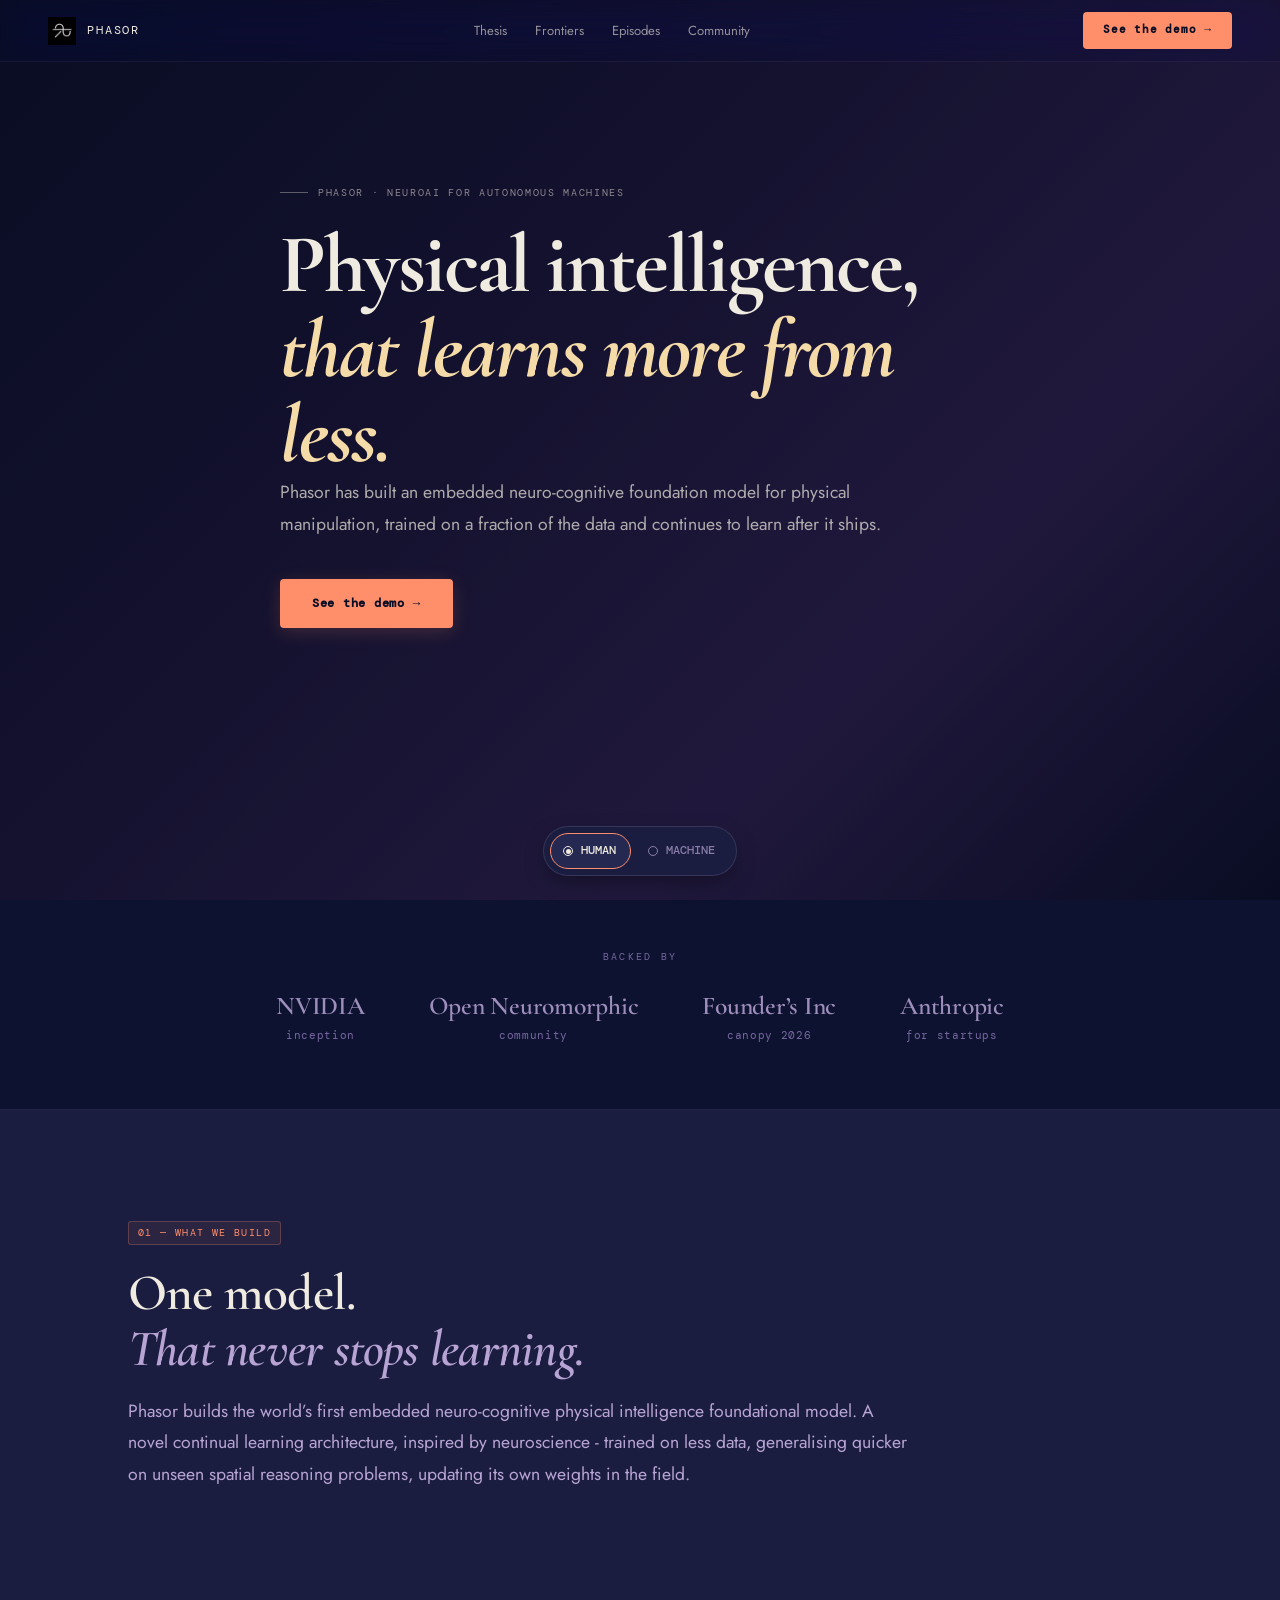
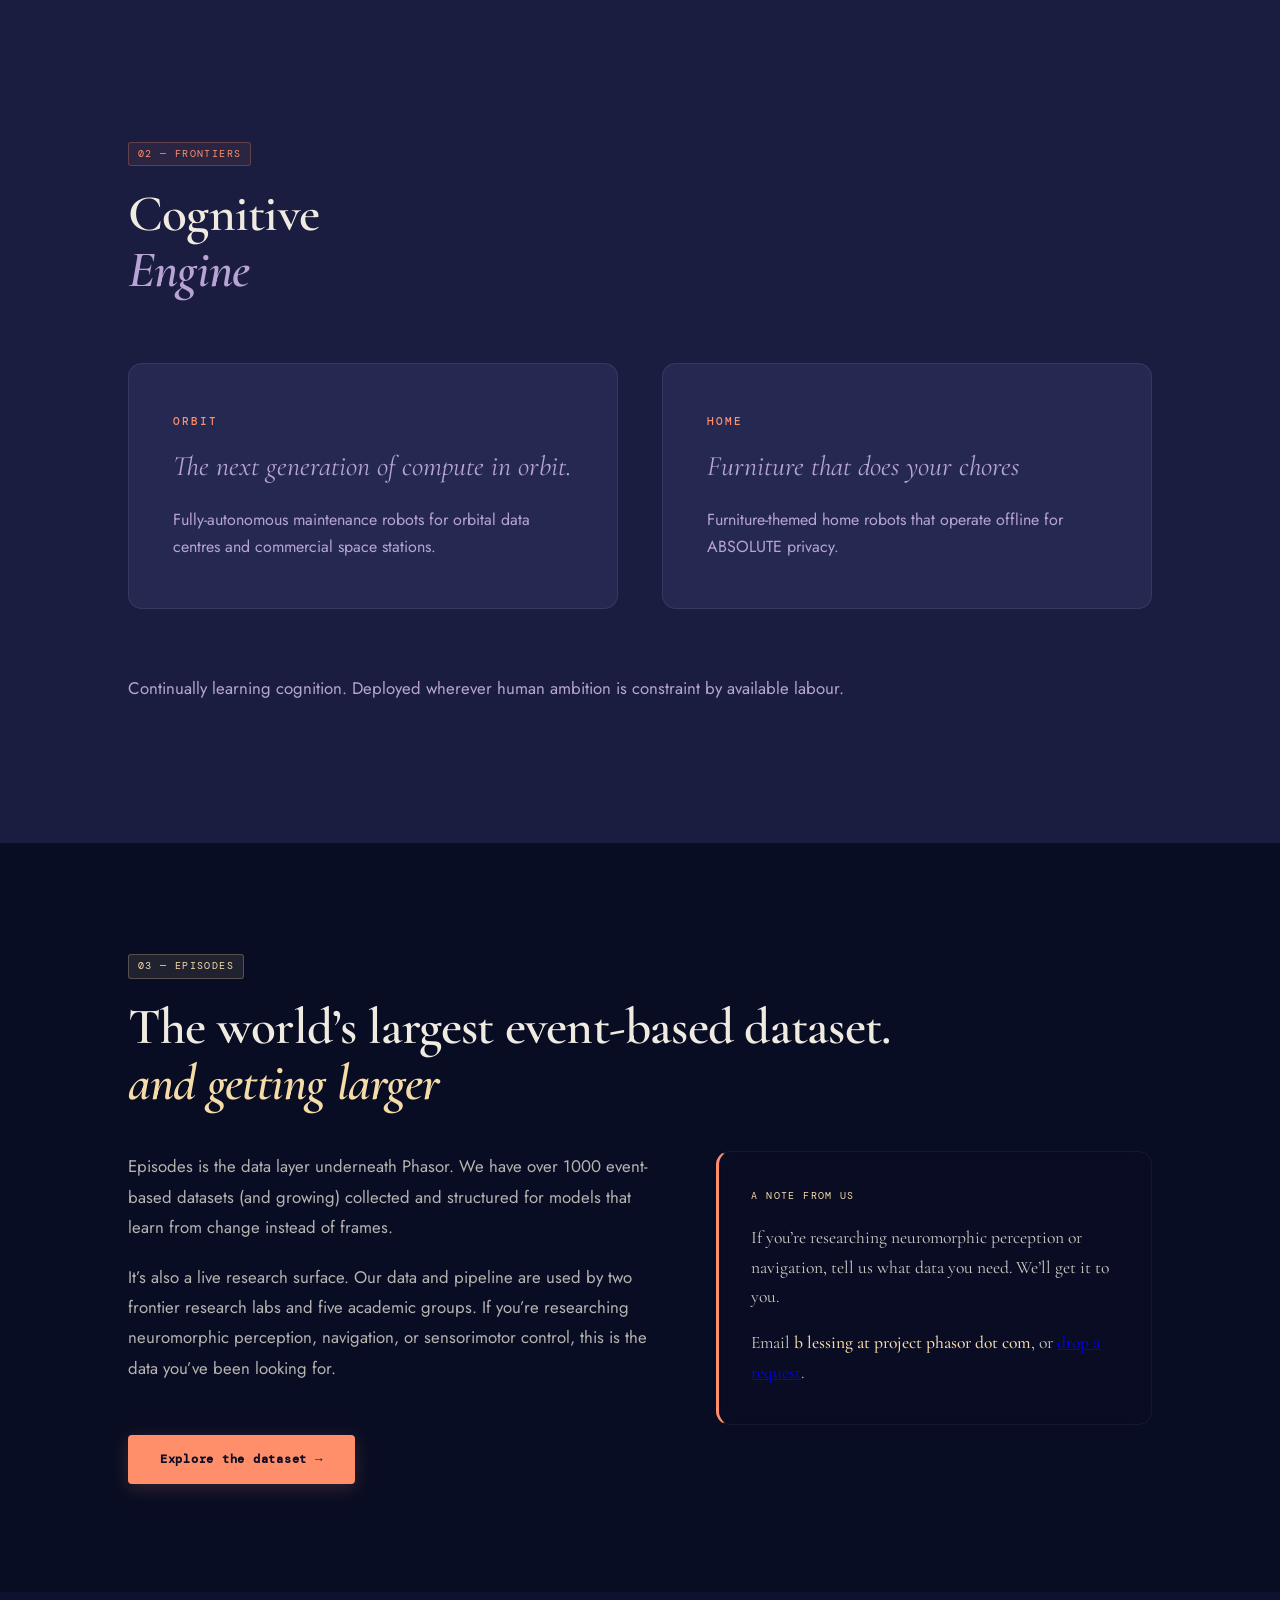
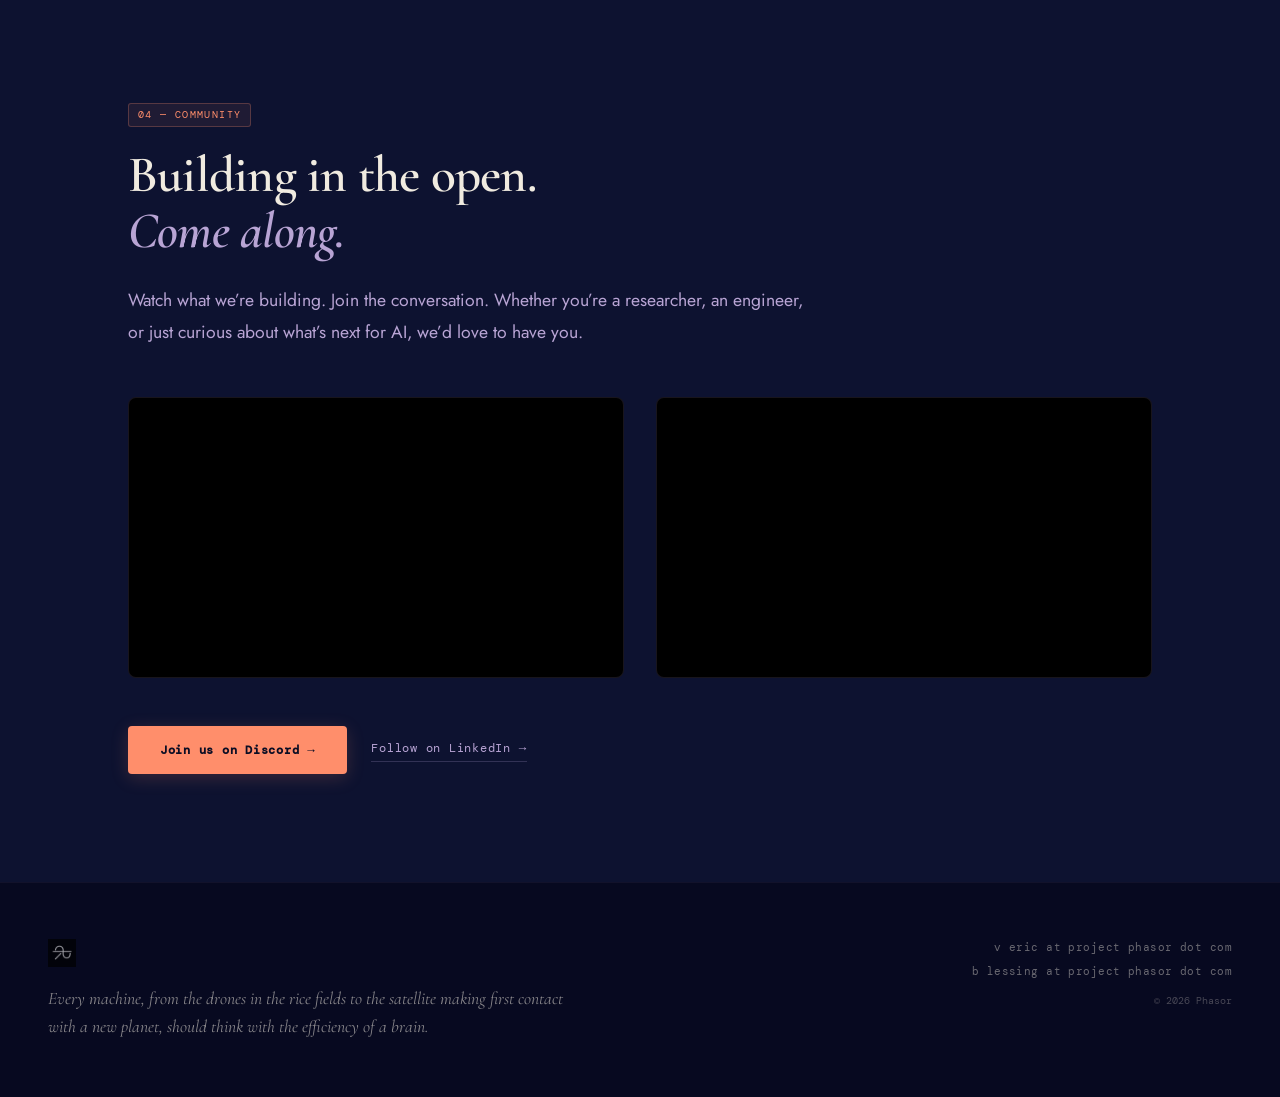
==== commit 1459a7d7: "Update navigation and content text in index.html Signed-off-by: Veric Tan <124053673+veritasc2@users" ====
--- a/index.html
+++ b/index.html
@@ -21,7 +21,7 @@
   </a>
   <ul class="nav-links">
     <li><a href="#thesis">Thesis</a></li>
-    <li><a href="#beachheads">Beachheads</a></li>
+    <li><a href="#beachheads">Frontiers</a></li>
     <li><a href="#episodes">Episodes</a></li>
     <li><a href="#community">Community</a></li>
   </ul>
@@ -103,12 +103,12 @@
       </div>
       <div class="market-block reveal">
         <div class="market-eyebrow">HOME</div>
-        <div class="market-phrase"><em>Furniture that help without watching.</em></div>
+        <div class="market-phrase"><em>Furniture that does your chores</em></div>
         <p class="market-receipt">Furniture-themed home robots that operate offline for ABSOLUTE privacy.</p>
       </div>
     </div>
 
-    <p class="markets-close reveal">One model. Continually learning. Deployed wherever human ambition is constraint by available labour.</p>
+    <p class="markets-close reveal">Continually learning cognition. Deployed wherever human ambition is constraint by available labour.</p>
   </div>
 </section>
 
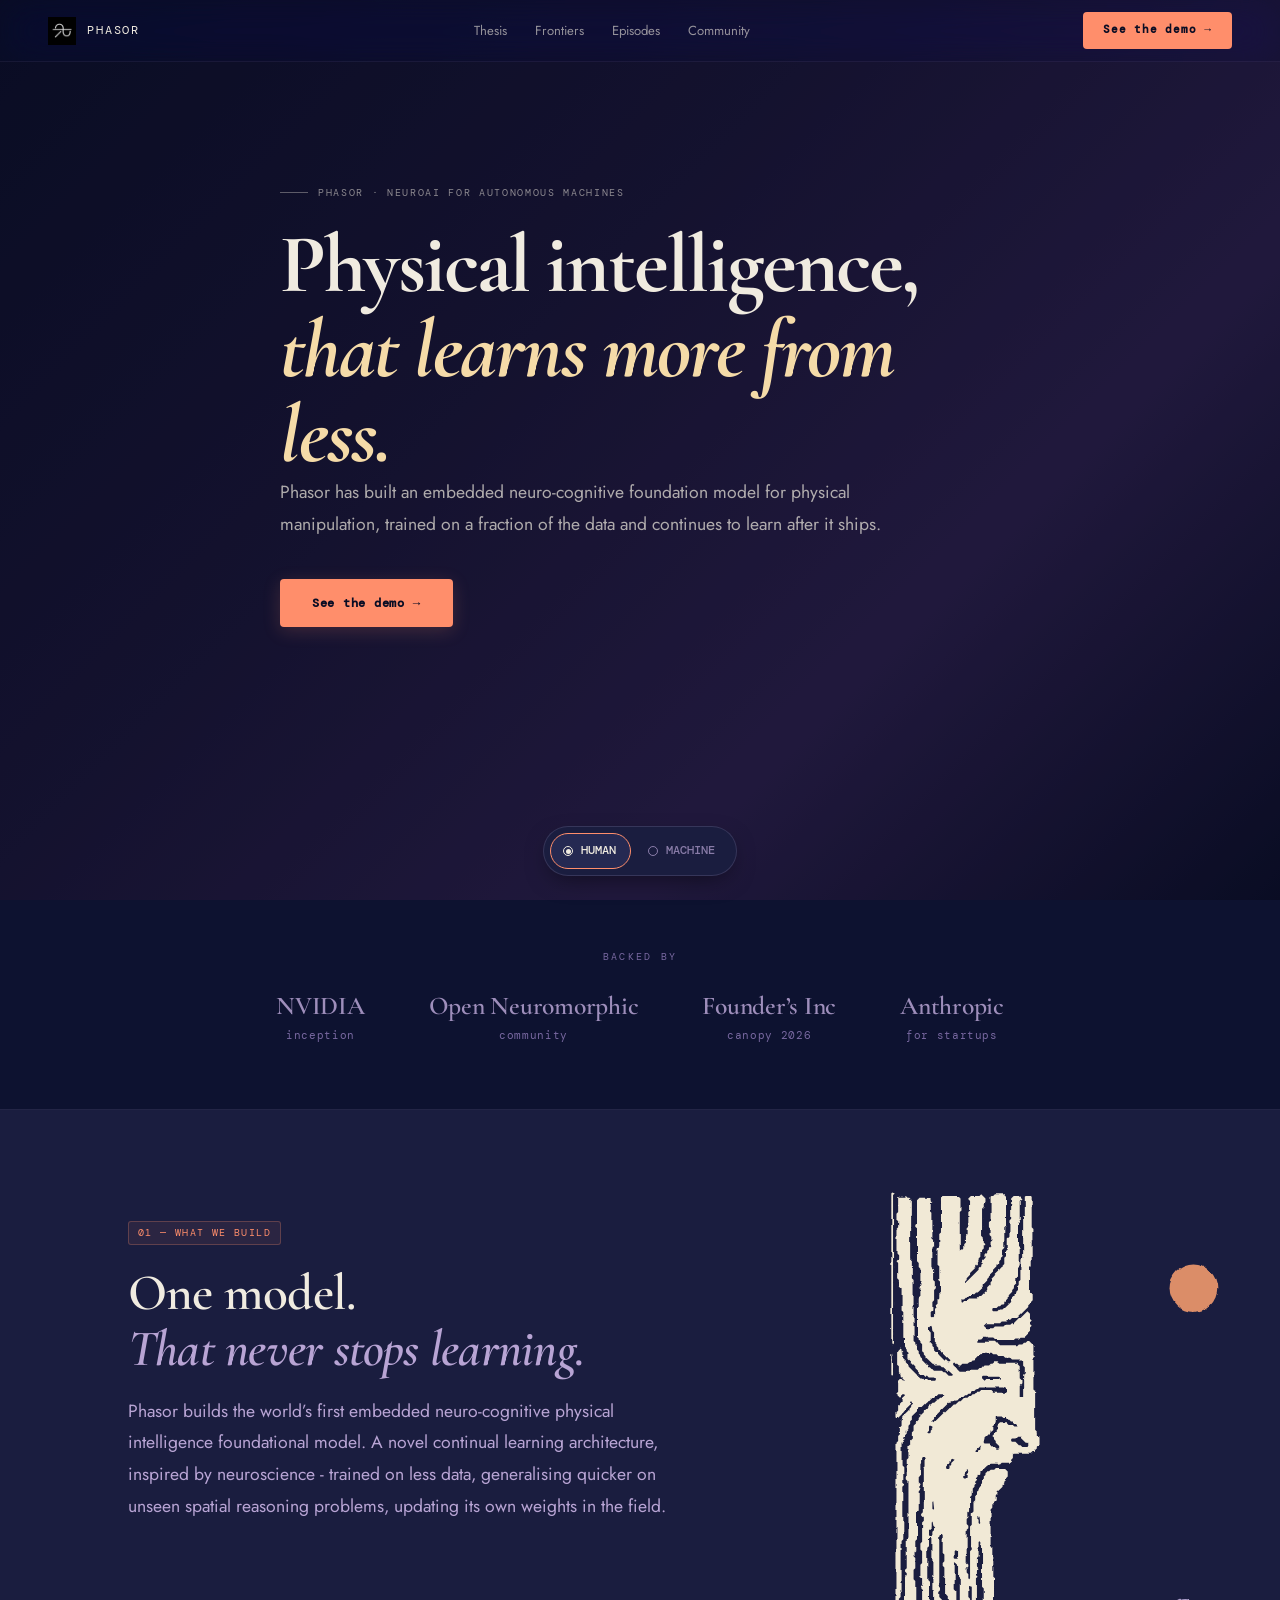
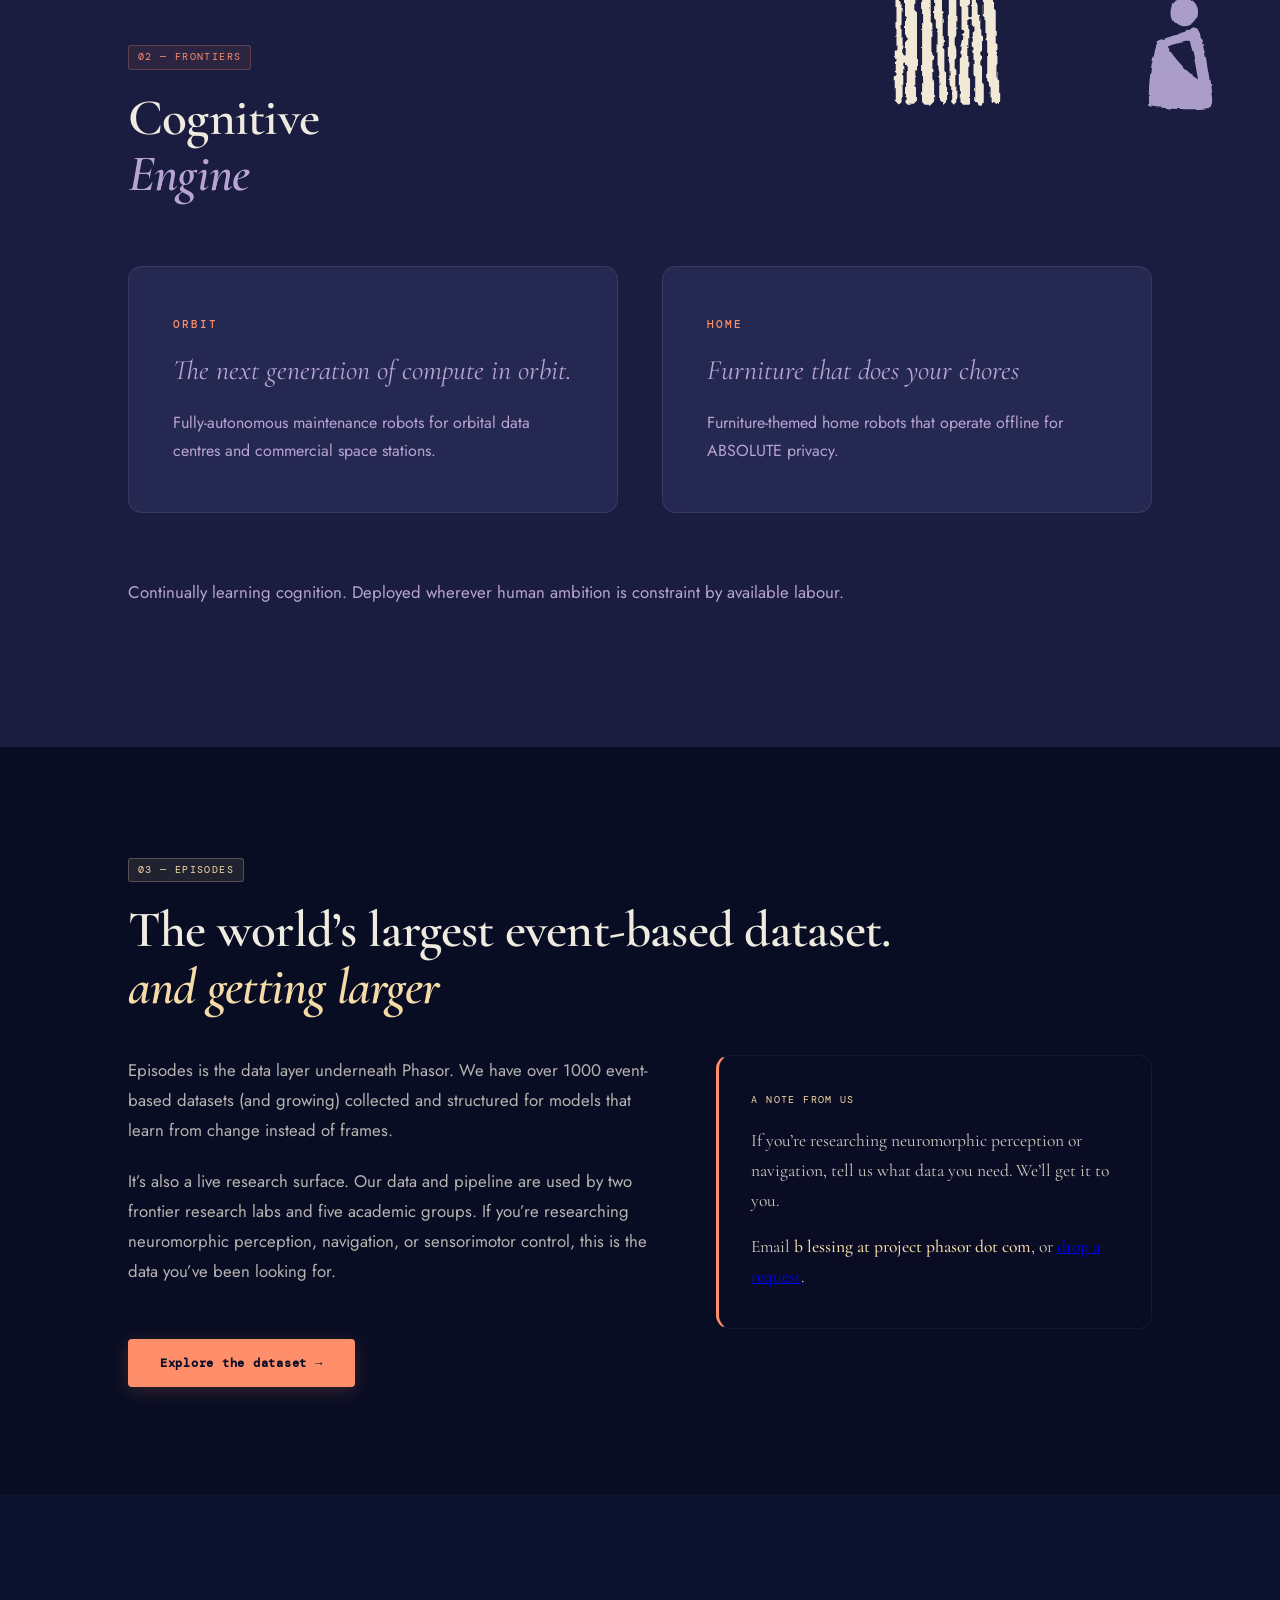
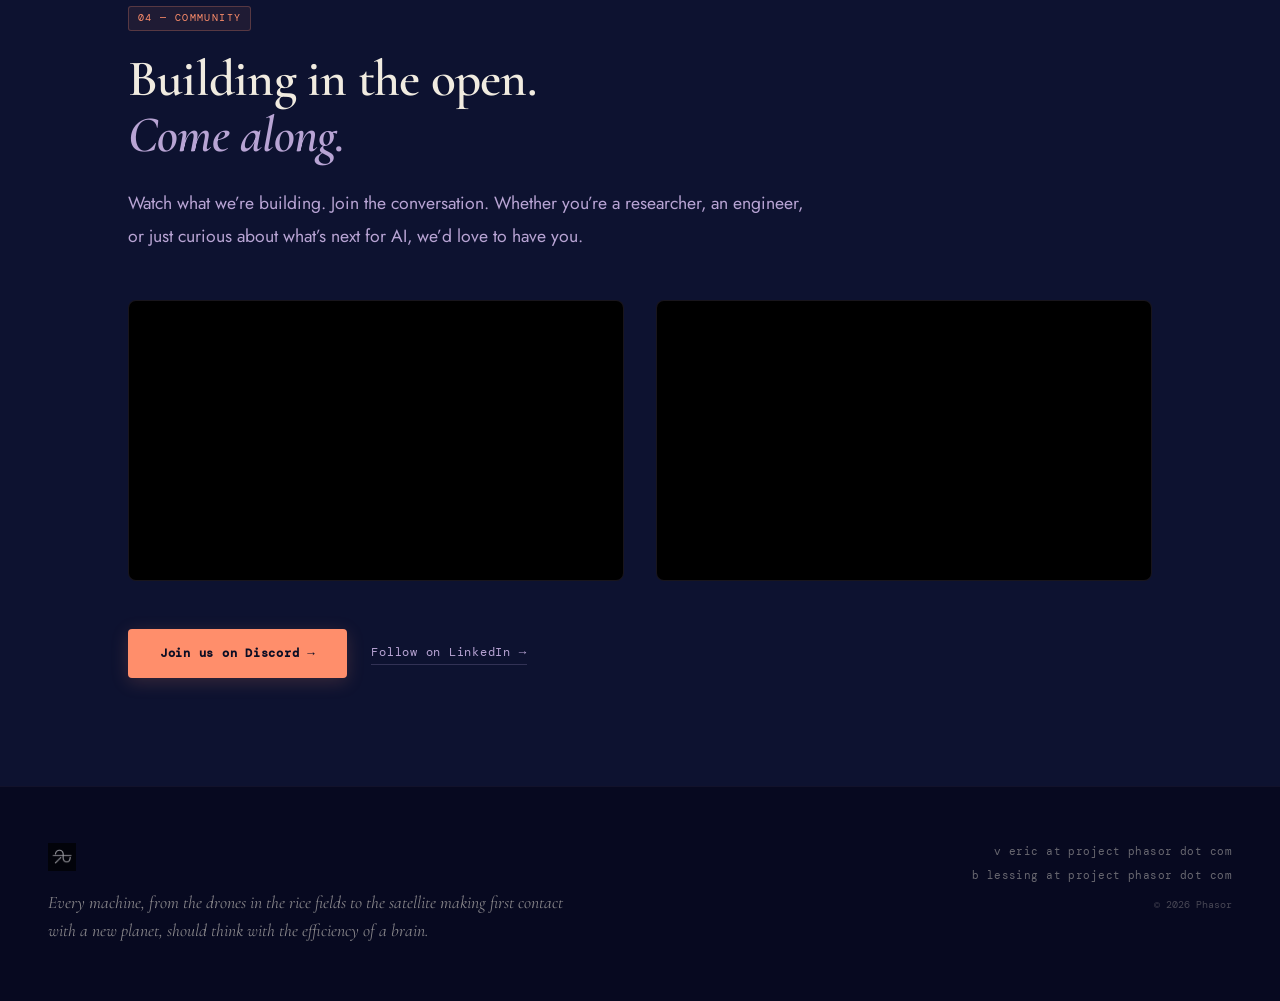
==== commit 91f7e5c4: "new image" ====
--- a/index.html
+++ b/index.html
@@ -87,6 +87,7 @@
     <h2>One model.<br/><em>That never stops learning.</em></h2>
     <p class="olead reveal">Phasor builds the world&rsquo;s first embedded neuro-cognitive physical intelligence foundational model. A novel continual learning architecture, inspired by neuroscience &dash; trained on less data, generalising quicker on unseen spatial reasoning problems, updating its own weights in the field.</p>
   </div>
+  <div class="thesis-art" aria-hidden="true"><img src="assets/wood-stamp-tree.svg" alt=""/></div>
 </section>
 
 <!-- 02 — FRONTIERS -->
--- a/style.css
+++ b/style.css
@@ -111,7 +111,10 @@
 .backed-cap{font-family:var(--fm);font-size:.68rem;letter-spacing:.06em;color:var(--txd);text-transform:lowercase}
 
 /* 01 — THESIS */
-.sec-thesis{background:var(--bg2)}
+.sec-thesis{background:var(--bg2);position:relative;padding-bottom:56px;z-index:2}
+.thesis-art{position:absolute;right:48px;top:72px;bottom:-140px;width:44%;display:flex;justify-content:flex-end;pointer-events:none}
+.thesis-art img{height:100%;width:auto}
+.sec-thesis .olead{max-width:56%}
 .sec-thesis .olead+.olead{margin-top:0}
 .olead{font-size:1.1rem;color:var(--txm);line-height:1.8;max-width:780px;margin-bottom:28px}
 .olead:last-child{margin-bottom:0}
@@ -121,7 +124,7 @@
 .sec-build .olead{max-width:780px}
 
 /* 03 — MARKETS / BEACHHEADS */
-.sec-markets{background:var(--bg2);padding:140px 0}
+.sec-markets{background:var(--bg2);padding:64px 0 140px}
 .markets-grid{display:grid;grid-template-columns:repeat(3,1fr);gap:36px;margin-top:48px;margin-bottom:56px}
 .beachheads-grid{display:grid;grid-template-columns:repeat(2,minmax(0,1fr));gap:44px;margin-top:64px;margin-bottom:64px}
 .beachheads-grid .market-block{padding:48px 44px}
@@ -183,6 +186,8 @@
 body[data-mode="machine"] .hero-bg-dither{display:none}
 /* Push the mode-toggle pill above mobile menu drawer on small screens */
 @media(max-width:980px){
+  .thesis-art{position:static;width:100%;height:340px;justify-content:center;margin-top:40px}
+  .sec-thesis .olead{max-width:780px}
   .ep-grid{grid-template-columns:1fr}
   .markets-grid{grid-template-columns:1fr;gap:20px}
   .beachheads-grid{grid-template-columns:1fr;gap:20px}
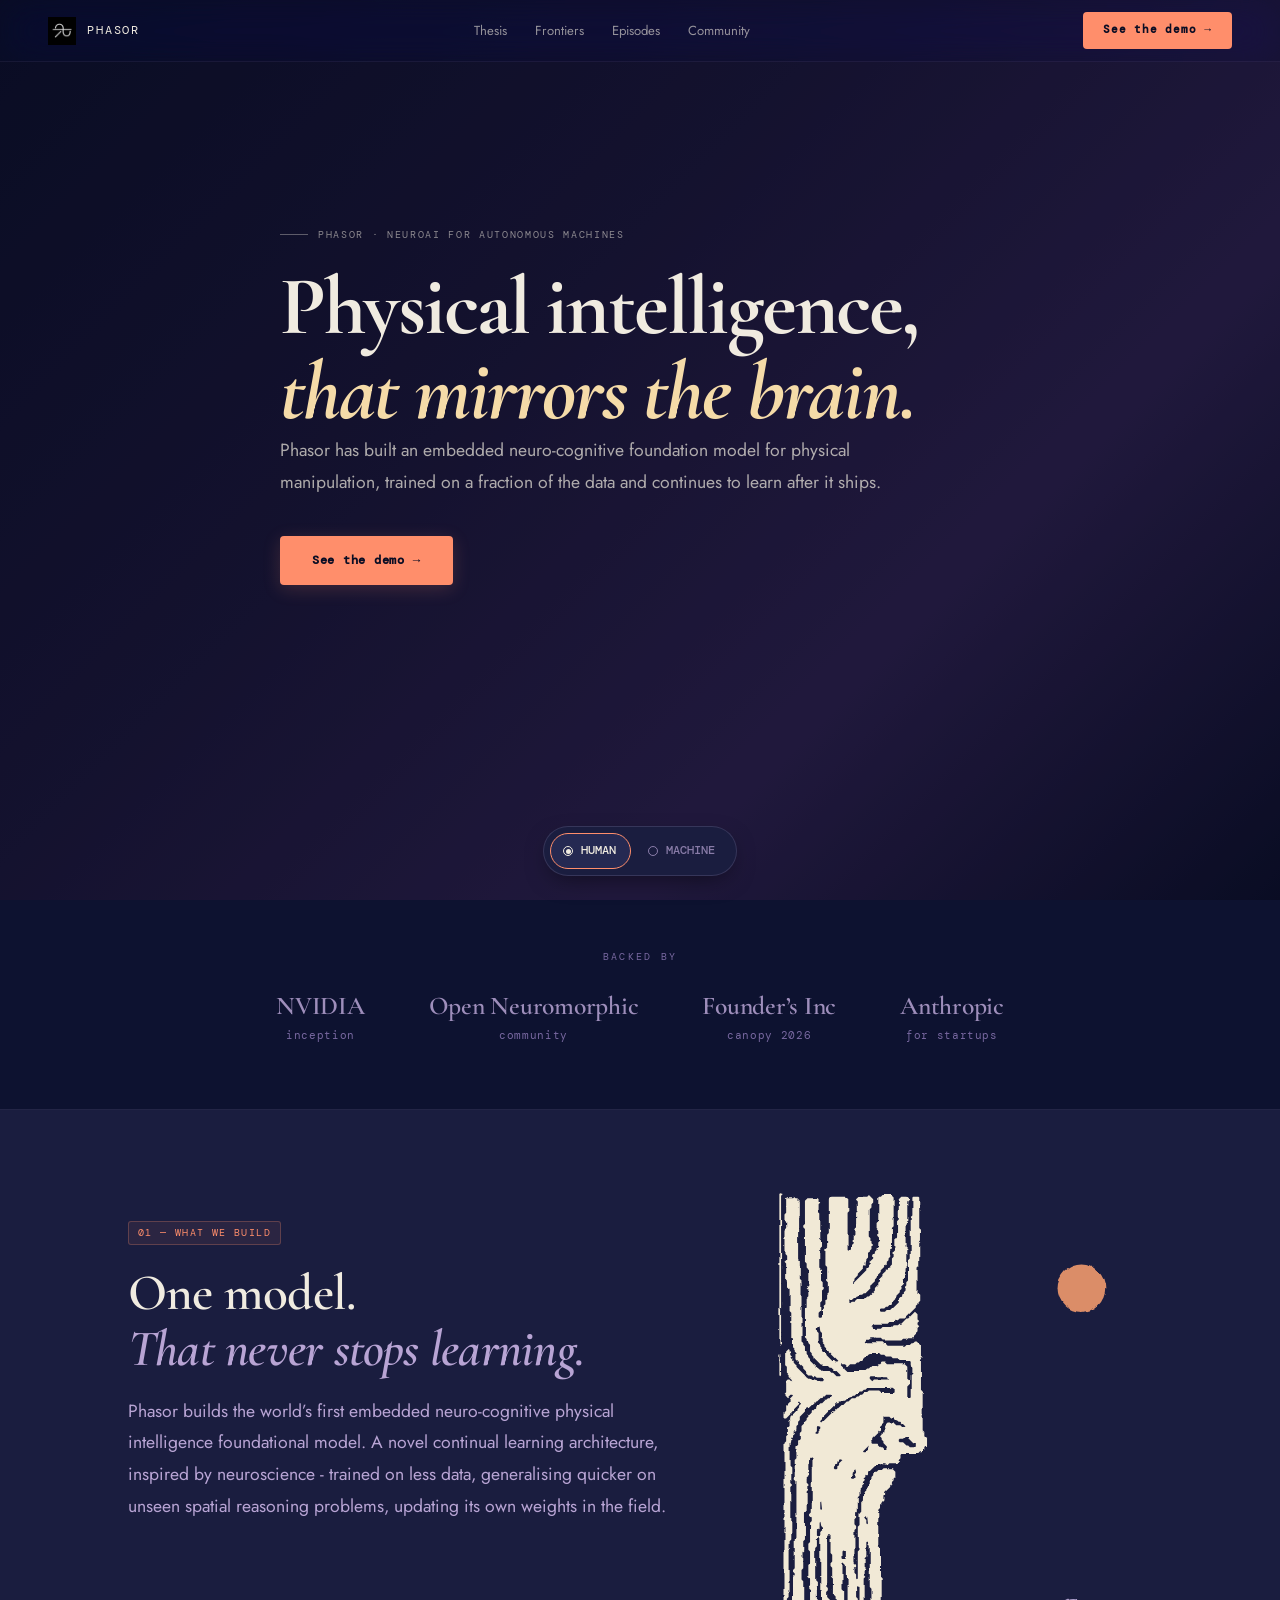
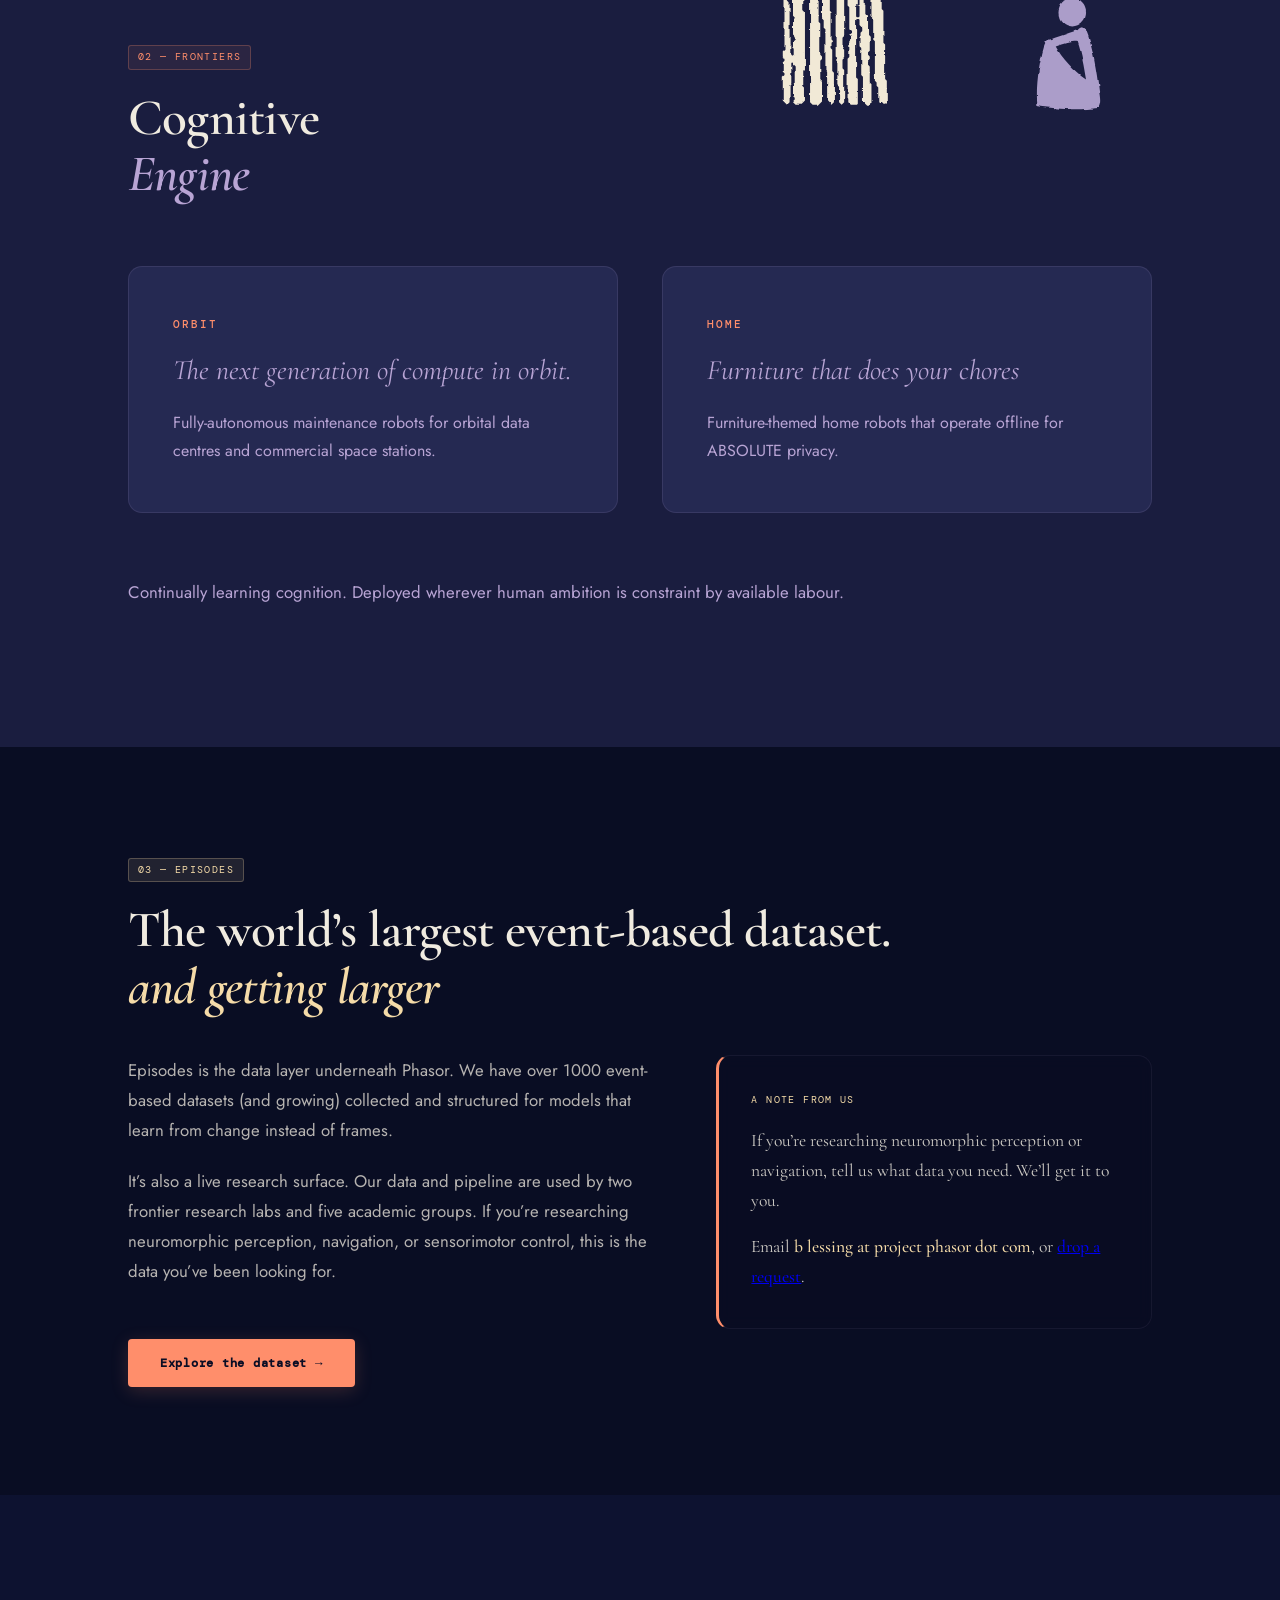
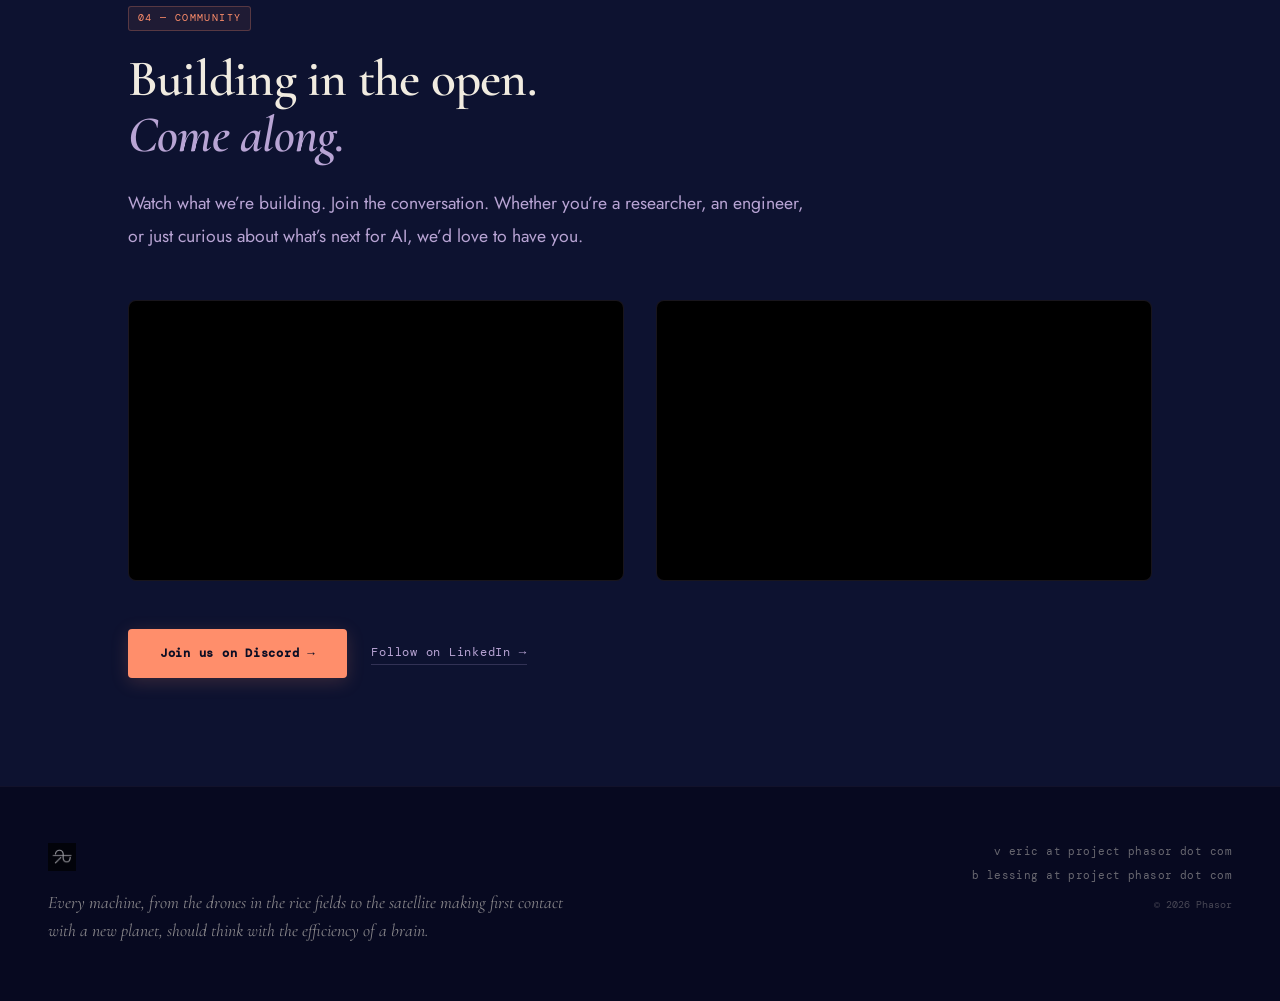
==== commit fe7016f8: "Update h1 text to reflect new messaging Signed-off-by: Veric Tan <124053673+veritasc2@users.noreply." ====
--- a/index.html
+++ b/index.html
@@ -46,7 +46,7 @@
   <div class="container">
     <div class="hero-in">
       <div class="eyebrow hero-eyebrow"><span class="eyebrow-line"></span>Phasor &middot; NeuroAI for autonomous machines</div>
-      <h1>Physical intelligence, <em>that learns more from less.</em></h1>
+      <h1>Physical intelligence, <em>that mirrors the brain.</em></h1>
       <p class="hdesc">Phasor has built an embedded neuro-cognitive foundation model for physical manipulation, trained on a fraction of the data and continues to learn after it ships.</p>
       <div class="hact">
         <a href="/demo" class="btn-p">See the demo &rarr;</a>
--- a/style.css
+++ b/style.css
@@ -112,8 +112,8 @@
 
 /* 01 — THESIS */
 .sec-thesis{background:var(--bg2);position:relative;padding-bottom:56px;z-index:2}
-.thesis-art{position:absolute;right:48px;top:72px;bottom:-140px;width:44%;display:flex;justify-content:flex-end;pointer-events:none}
-.thesis-art img{height:100%;width:auto}
+.thesis-art{position:absolute;right:160px;top:72px;bottom:-140px;width:44%;display:flex;justify-content:flex-end;pointer-events:none}
+.thesis-art img{height:100%;width:auto;aspect-ratio:780/1170;max-width:100%;object-fit:contain;object-position:right top}
 .sec-thesis .olead{max-width:56%}
 .sec-thesis .olead+.olead{margin-top:0}
 .olead{font-size:1.1rem;color:var(--txm);line-height:1.8;max-width:780px;margin-bottom:28px}
